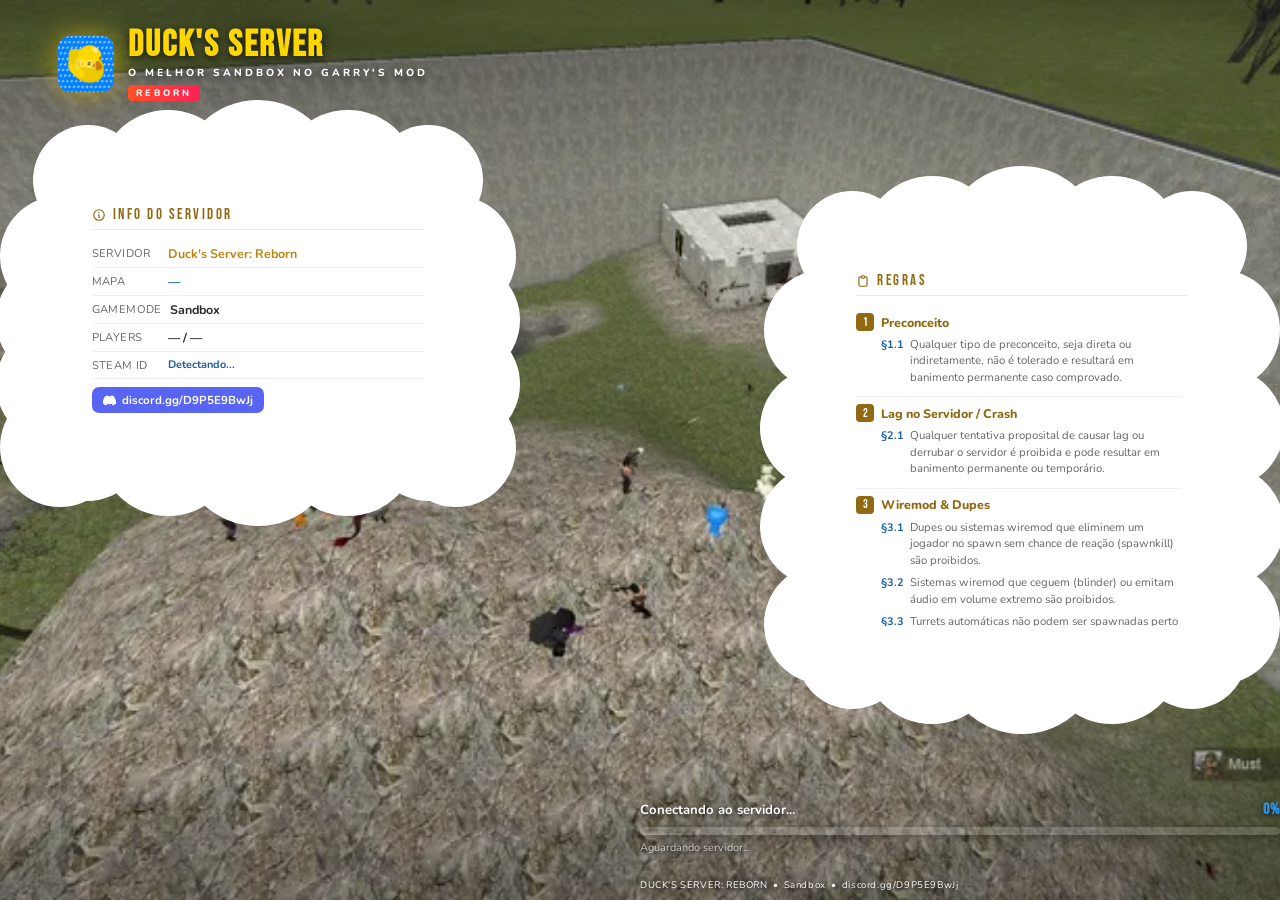
==== index.html @ 8505b652 "updt rules" ====
<!DOCTYPE html>
<html lang="pt-BR">
<head>
<meta charset="UTF-8">
<meta name="viewport" content="width=device-width, initial-scale=1.0">
<meta property="og:title" content="Duck's Server - Regras">
<meta property="og:description" content="Regras oficiais do servidor">
<meta property="og:image" content="logo.webp">
<title>Duck's Server: Reborn</title>
<link href="https://fonts.googleapis.com/css2?family=Bebas+Neue&family=Nunito:wght@400;600;700;800&display=swap" rel="stylesheet">
<style>
*{margin:0;padding:0;box-sizing:border-box}
:root{
  --ink:#2c2c2c;
  --ink-soft:#666;
  --gold:#b9860f;
  --gold-deep:#8f6a12;
  --blue:#2f8fe0;
  --blue-deep:#1a5fa8;
  --bg:#0b0e14;
}
html{background:var(--bg)}
html,body{width:100%;height:100%;color:var(--ink);font-family:'Nunito',sans-serif;overflow:hidden}

/* BACKGROUND SLIDESHOW */
#bg-stage{position:fixed;inset:0;z-index:-2;overflow:hidden;background:var(--bg);display:none}
.bg-layer{position:absolute;inset:0;background-size:cover;background-position:center;opacity:0;transition:opacity 2.4s ease-in-out;transform-origin:center center}
.bg-layer.active{opacity:1}
@keyframes kbA{0%{transform:scale(1) translate(0,0)}100%{transform:scale(1.16) translate(-1.5%,-1%)}}
@keyframes kbB{0%{transform:scale(1) translate(0,0)}100%{transform:scale(1.16) translate(1.5%,1%)}}
@keyframes kbC{0%{transform:scale(1.16) translate(-1.5%,-1%)}100%{transform:scale(1) translate(0,0)}}
@keyframes kbD{0%{transform:scale(1.16) translate(1.5%,1%)}100%{transform:scale(1) translate(0,0)}}
.bg-layer.kbA{animation-name:kbA;animation-timing-function:ease-in-out;animation-fill-mode:forwards}
.bg-layer.kbB{animation-name:kbB;animation-timing-function:ease-in-out;animation-fill-mode:forwards}
.bg-layer.kbC{animation-name:kbC;animation-timing-function:ease-in-out;animation-fill-mode:forwards}
.bg-layer.kbD{animation-name:kbD;animation-timing-function:ease-in-out;animation-fill-mode:forwards}

#bg-overlay{position:fixed;inset:0;z-index:-1;pointer-events:none;background:
  linear-gradient(180deg,#00000045 0%,transparent 20%,transparent 76%,#00000055 100%)}

#bg-canvas{position:fixed;inset:0;z-index:0;opacity:.14;pointer-events:none}

/* bubbles */
.bubble{position:fixed;bottom:-30px;border-radius:50%;background:#FFD700;pointer-events:none;animation:floatUp linear infinite}
@keyframes floatUp{
  0%{transform:translateY(0) scale(.4);opacity:0}
  10%{opacity:.14}
  90%{opacity:.07}
  100%{transform:translateY(-110vh) scale(1.3);opacity:0}
}

/* CARTOON CLOUD — solid fill body + puffs fused all the way around the edge
   (top, bottom AND sides), so no straight/rounded-rect edge is ever visible */
.cloud{position:relative;width:400px;background:#fff;border-radius:40px;box-shadow:0 20px 36px -12px #00000085}
.cloud .puff{position:absolute;background:#fff;border-radius:50%;pointer-events:none;z-index:0}
/* top row */
.cloud .p1{width:110px;height:110px;top:-55px;left:-25px}
.cloud .p2{width:140px;height:140px;top:-70px;left:40px}
.cloud .p3{width:160px;height:160px;top:-80px;left:120px}
.cloud .p4{width:140px;height:140px;top:-70px;left:220px}
.cloud .p5{width:110px;height:110px;top:-55px;left:315px}
/* bottom row (mirrors the top row, anchored from the bottom so it adapts to content height) */
.cloud .p6{width:110px;height:110px;bottom:-55px;left:-25px}
.cloud .p7{width:140px;height:140px;bottom:-70px;left:40px}
.cloud .p8{width:160px;height:160px;bottom:-80px;left:120px}
.cloud .p9{width:140px;height:140px;bottom:-70px;left:220px}
.cloud .p10{width:110px;height:110px;bottom:-55px;left:315px}
/* left side, spread as % of height so it adapts to short and tall clouds alike */
.cloud .p11{width:120px;height:120px;top:6%;left:-58px}
.cloud .p12{width:120px;height:120px;top:30%;left:-62px}
.cloud .p13{width:120px;height:120px;top:54%;left:-62px}
.cloud .p14{width:120px;height:120px;top:78%;left:-58px}
/* right side */
.cloud .p15{width:120px;height:120px;top:6%;right:-58px}
.cloud .p16{width:120px;height:120px;top:30%;right:-62px}
.cloud .p17{width:120px;height:120px;top:54%;right:-62px}
.cloud .p18{width:120px;height:120px;top:78%;right:-58px}
.cloud-content{position:relative;z-index:1;padding:26px 34px 28px}

/* LEFT + RIGHT CLOUD PLACEMENT */
#info-cloud{position:fixed;top:20vh;left:4.5vw;z-index:1;transform:scale(.85);transform-origin:top left}
#rules-wrap{position:fixed;top:8vh;right:4.5vw;height:84vh;display:flex;align-items:center;z-index:1}
#rules-cloud{max-height:100%;overflow:visible;transform:scale(.85)}

/* HEADER — pinned to the very top, above everything (no box, sits over the photo) */
#header{position:fixed;top:3vh;left:4.5vw;z-index:5;display:flex;align-items:center;gap:14px;animation:slideDown .6s cubic-bezier(.22,1,.36,1) both}
@keyframes slideDown{from{transform:translateY(-28px);opacity:0}to{transform:translateY(0);opacity:1}}

#duck-logo{width:56px;height:56px;object-fit:contain;filter:drop-shadow(0 0 14px #FFD70088);animation:wobble 3.2s ease-in-out infinite;flex-shrink:0}
@keyframes wobble{0%,100%{transform:rotate(-5deg) scale(1)}50%{transform:rotate(5deg) scale(1.07)}}

#server-title h1{font-family:'Bebas Neue',sans-serif;font-size:2.3rem;letter-spacing:2px;color:#FFD700;text-shadow:0 2px 10px #000000cc;line-height:1}
#server-title .sub{font-size:.64rem;font-weight:800;letter-spacing:3px;text-transform:uppercase;color:#fff;text-shadow:0 2px 8px #000000cc;margin-top:2px}
#server-title .reborn{display:inline-block;background:linear-gradient(90deg,#ff4e2a,#ff2055);color:#fff;font-size:.58rem;font-weight:800;letter-spacing:3px;padding:2px 8px;border-radius:4px;margin-top:3px;text-transform:uppercase}

#info-cloud,#rules-cloud{animation:fadeUp .7s .12s cubic-bezier(.22,1,.36,1) both}
@keyframes fadeUp{from{transform:translateY(18px);opacity:0}to{transform:translateY(0);opacity:1}}

.panel-title{font-family:'Bebas Neue',sans-serif;font-size:.92rem;letter-spacing:2.5px;color:var(--gold-deep);border-bottom:1px solid #00000014;padding-bottom:6px;margin-bottom:10px;display:flex;align-items:center;gap:7px}
.panel-title svg{width:14px;height:14px;fill:var(--gold-deep);flex-shrink:0}

/* INFO */
.info-row{display:flex;align-items:flex-start;gap:8px;padding:5px 0;border-bottom:1px solid #00000010;font-size:.78rem}
.info-row:last-child{border-bottom:none;padding-top:8px}
.info-label{color:var(--ink-soft);min-width:68px;font-size:.7rem;text-transform:uppercase;letter-spacing:.4px;padding-top:1px;flex-shrink:0}
.info-val{color:var(--ink);font-weight:700}
.info-val.y{color:var(--gold)}
.info-val.a{color:var(--blue-deep)}
.info-val.sm{font-size:.68rem;word-break:break-all}

.discord-badge{display:inline-flex;align-items:center;gap:6px;background:#5865F2;color:#fff;font-size:.72rem;font-weight:700;padding:5px 11px;border-radius:7px;text-decoration:none;transition:filter .2s}
.discord-badge:hover{filter:brightness(1.15)}
.discord-badge svg{width:13px;height:13px;fill:#fff;flex-shrink:0}

/* RULES */
#rules-scroll{overflow-y:auto;max-height:320px;padding-right:6px;scrollbar-width:thin;scrollbar-color:var(--gold-deep) transparent}
#rules-scroll::-webkit-scrollbar{width:3px}
#rules-scroll::-webkit-scrollbar-track{background:transparent}
#rules-scroll::-webkit-scrollbar-thumb{background:var(--gold-deep);border-radius:4px}

.rule-item{padding:7px 0;border-bottom:1px solid #00000010}
.rule-item:last-child{border-bottom:none}
.rule-head{display:flex;align-items:center;gap:7px;margin-bottom:3px}
.rule-num{display:inline-flex;align-items:center;justify-content:center;background:var(--gold-deep);color:#fff;font-family:'Bebas Neue',sans-serif;font-size:.78rem;width:18px;height:18px;border-radius:4px;flex-shrink:0}
.rule-title-text{font-size:.78rem;font-weight:800;color:var(--gold-deep)}

.sub-rule{display:flex;gap:6px;padding:3px 0 3px 25px;font-size:.71rem;color:var(--ink-soft);line-height:1.45}
.sub-rule .tag{color:var(--blue-deep);font-weight:700;flex-shrink:0;font-size:.68rem}

.rule-note{margin:4px 0 2px 25px;font-size:.66rem;background:#b9860f1a;border-left:2px solid var(--gold-deep);padding:4px 8px;border-radius:0 4px 4px 0;color:var(--ink-soft);line-height:1.4}

/* LOADING BAR — floats free, no card, just the bar */
#loading-section{position:fixed;left:50%;bottom:5vh;transform:translateX(-50%);width:min(640px,55vw);z-index:1;animation:fadeUp .8s .25s cubic-bezier(.22,1,.36,1) both}
#status-top{display:flex;justify-content:space-between;align-items:center;margin-bottom:8px}
#status-msg{color:#fff;font-weight:700;font-size:.82rem;overflow:hidden;text-overflow:ellipsis;white-space:nowrap;max-width:72%;text-shadow:0 2px 6px #000000cc}
#pct-text{color:var(--blue);font-weight:800;font-family:'Bebas Neue',sans-serif;font-size:1rem;letter-spacing:1px;text-shadow:0 2px 6px #000000cc}
#bar-track{height:8px;background:#ffffff26;border-radius:99px;overflow:hidden;position:relative;box-shadow:0 2px 10px #00000060}
#bar-fill{height:100%;width:0%;border-radius:99px;background:linear-gradient(90deg,#1a5fa8,var(--blue),#bfe2ff);transition:width .35s ease;position:relative}
#bar-fill::after{content:'';position:absolute;inset:0;background:linear-gradient(90deg,transparent 60%,#ffffff80);border-radius:99px;animation:shim 1.3s ease-in-out infinite}
@keyframes shim{0%,100%{opacity:0}50%{opacity:1}}
#bar-glow{height:100%;width:0%;border-radius:99px;background:var(--blue);filter:blur(7px);opacity:.55;position:absolute;top:0;left:0;transition:width .35s ease;pointer-events:none}
#file-ticker{margin-top:5px;font-size:.68rem;color:#ffffffb0;white-space:nowrap;overflow:hidden;text-overflow:ellipsis;text-shadow:0 1px 4px #000000cc}

/* FOOTER */
#footer{position:fixed;left:50%;bottom:1vh;transform:translateX(-50%);font-size:.6rem;color:#fff;letter-spacing:.6px;text-shadow:0 1px 4px #000000cc;opacity:.7;z-index:1;animation:fadeUp 1s .4s both}
</style>
</head>
<body>
<div id="bg-stage">
  <div class="bg-layer" id="bg-layer-a"></div>
  <div class="bg-layer" id="bg-layer-b"></div>
</div>
<div id="bg-overlay"></div>
<canvas id="bg-canvas"></canvas>

<!-- HEADER — always on top, above the clouds and the photo -->
<div id="header">
  <img id="duck-logo" src="logo.webp" alt="Duck's Server Logo" style="border-radius: 12px;">
  <div id="server-title">
    <h1>DUCK'S SERVER</h1>
    <div class="sub">O melhor sandbox no Garry's Mod</div>
    <div class="reborn">REBORN</div>
  </div>
</div>

<!-- LEFT: info cloud -->
<div class="cloud" id="info-cloud">
  <span class="puff p1"></span><span class="puff p2"></span><span class="puff p3"></span><span class="puff p4"></span><span class="puff p5"></span>
  <span class="puff p6"></span><span class="puff p7"></span><span class="puff p8"></span><span class="puff p9"></span><span class="puff p10"></span>
  <span class="puff p11"></span><span class="puff p12"></span><span class="puff p13"></span><span class="puff p14"></span>
  <span class="puff p15"></span><span class="puff p16"></span><span class="puff p17"></span><span class="puff p18"></span>
  <div class="cloud-content">
      <div class="panel-title">
        <svg viewBox="0 0 24 24"><path d="M13 16h-1v-4h-1m1-4h.01M21 12a9 9 0 11-18 0 9 9 0 0118 0z" stroke="currentColor" stroke-width="2" fill="none" stroke-linecap="round"/></svg>
        INFO DO SERVIDOR
      </div>
      <div class="info-row">
        <span class="info-label">Servidor</span>
        <span class="info-val y" id="sv-name">Duck's Server: Reborn</span>
      </div>
      <div class="info-row">
        <span class="info-label">Mapa</span>
        <span class="info-val a" id="sv-map">—</span>
      </div>
      <div class="info-row">
        <span class="info-label">Gamemode</span>
        <span class="info-val" id="sv-gamemode">Sandbox</span>
      </div>
      <div class="info-row">
        <span class="info-label">Players</span>
        <span class="info-val" id="sv-players">— / —</span>
      </div>
      <div class="info-row">
        <span class="info-label">Steam ID</span>
        <span class="info-val a sm" id="sv-steamid">Detectando...</span>
      </div>
      <div class="info-row" style="border-bottom:none">
        <a class="discord-badge" href="https://discord.gg/D9P5E9BwJj" target="_blank">
          <svg viewBox="0 0 24 24"><path d="M20.317 4.37a19.791 19.791 0 00-4.885-1.515.074.074 0 00-.079.037c-.21.375-.444.864-.608 1.25a18.27 18.27 0 00-5.487 0 12.64 12.64 0 00-.617-1.25.077.077 0 00-.079-.037A19.736 19.736 0 003.677 4.37a.07.07 0 00-.032.027C.533 9.046-.32 13.58.099 18.057a.082.082 0 00.031.057 19.9 19.9 0 005.993 3.03.078.078 0 00.084-.028 14.09 14.09 0 001.226-1.994.076.076 0 00-.041-.106 13.107 13.107 0 01-1.872-.892.077.077 0 01-.008-.128c.126-.094.252-.192.372-.292a.074.074 0 01.077-.01c3.928 1.793 8.18 1.793 12.062 0a.074.074 0 01.078.01c.12.098.246.198.373.292a.077.077 0 01-.006.127 12.299 12.299 0 01-1.873.892.077.077 0 00-.041.107c.36.698.772 1.362 1.225 1.993a.076.076 0 00.084.028 19.839 19.839 0 006.002-3.03.077.077 0 00.032-.054c.5-5.177-.838-9.674-3.549-13.66a.061.061 0 00-.031-.03z"/></svg>
          discord.gg/D9P5E9BwJj
        </a>
      </div>
    </div>
  </div>

<!-- RIGHT: rules cloud -->
<div id="rules-wrap">
  <div class="cloud" id="rules-cloud">
    <span class="puff p1"></span><span class="puff p2"></span><span class="puff p3"></span><span class="puff p4"></span><span class="puff p5"></span>
    <span class="puff p6"></span><span class="puff p7"></span><span class="puff p8"></span><span class="puff p9"></span><span class="puff p10"></span>
    <span class="puff p11"></span><span class="puff p12"></span><span class="puff p13"></span><span class="puff p14"></span>
    <span class="puff p15"></span><span class="puff p16"></span><span class="puff p17"></span><span class="puff p18"></span>
    <div class="cloud-content">
      <div class="panel-title">
        <svg viewBox="0 0 24 24"><path d="M9 5H7a2 2 0 00-2 2v12a2 2 0 002 2h10a2 2 0 002-2V7a2 2 0 00-2-2h-2M9 5a2 2 0 002 2h2a2 2 0 002-2M9 5a2 2 0 012-2h2a2 2 0 012 2" stroke="currentColor" stroke-width="2" fill="none" stroke-linecap="round" stroke-linejoin="round"/></svg>
        REGRAS
      </div>
      <div id="rules-scroll">

        <div class="rule-item">
          <div class="rule-head"><span class="rule-num">1</span><span class="rule-title-text">Preconceito</span></div>
          <div class="sub-rule"><span class="tag">§1.1</span>Qualquer tipo de preconceito, seja direta ou indiretamente, não é tolerado e resultará em banimento permanente caso comprovado.</div>
        </div>

        <div class="rule-item">
          <div class="rule-head"><span class="rule-num">2</span><span class="rule-title-text">Lag no Servidor / Crash</span></div>
          <div class="sub-rule"><span class="tag">§2.1</span>Qualquer tentativa proposital de causar lag ou derrubar o servidor é proibida e pode resultar em banimento permanente ou temporário.</div>
        </div>

        <div class="rule-item">
          <div class="rule-head"><span class="rule-num">3</span><span class="rule-title-text">Wiremod & Dupes</span></div>
          <div class="sub-rule"><span class="tag">§3.1</span>Dupes ou sistemas wiremod que eliminem um jogador no spawn sem chance de reação (spawnkill) são proibidos.</div>
          <div class="sub-rule"><span class="tag">§3.2</span>Sistemas wiremod que ceguem (blinder) ou emitam áudio em volume extremo são proibidos.</div>
          <div class="sub-rule"><span class="tag">§3.3</span>Turrets automáticas não podem ser spawnadas perto do spawn.</div>
          <div class="sub-rule"><span class="tag">§3.4</span>Todo sistema de combate deve permitir contra-ataque, direto ou indireto. Hitkill ou dano desproporcional são proibidos.</div>
          <div class="sub-rule"><span class="tag">§3.5</span>Nenhum sistema pode impedir um jogador de realizar suas atividades comuns (construir, se locomover, etc).</div>
          <div class="sub-rule"><span class="tag">§3.6</span>Sistemas que deem vantagem desproporcional em combate (ex: cura automática) são proibidos.</div>
        </div>

        <div class="rule-item">
          <div class="rule-head"><span class="rule-num">4</span><span class="rule-title-text">Denúncias</span></div>
          <div class="sub-rule"><span class="tag">§4.1</span>Denúncias falsas via @ ou sistema de Tickets do Discord são proibidas e podem resultar em mute temporário.</div>
        </div>

        <div class="rule-item">
          <div class="rule-head"><span class="rule-num">5</span><span class="rule-title-text">Áudios / Soundboards</span></div>
          <div class="sub-rule"><span class="tag">§5.1</span>Proibido tocar áudios absurdamente altos de forma proposital. Punição vai de aviso a mute temporário.</div>
        </div>

        <div class="rule-item">
          <div class="rule-head"><span class="rule-num">6</span><span class="rule-title-text">Toxicidade</span></div>
          <div class="sub-rule"><span class="tag">§6.1</span>Não atrapalhe de forma proposital e persistente a experiência de outros jogadores. Punição a critério do moderador.</div>
          <div class="sub-rule"><span class="tag">§6.2</span>Isso inclui xingar, perseguir, impossibilitar de jogar, entre outros comportamentos.</div>
          <div class="sub-rule"><span class="tag">§6.3</span>Xingar constantemente ou dizer coisas como "se mata" para outros jogadores não é tolerado. Este servidor é seguro para todos.</div>
          <div class="rule-note">Xingamentos entre amigos são permitidos, desde que ambos concordem e não seja no chat geral.</div>
        </div>

        <div class="rule-item">
          <div class="rule-head"><span class="rule-num">7</span><span class="rule-title-text">Senso Comum</span></div>
          <div class="sub-rule"><span class="tag">§7.1</span>Não seja estúpido de propósito. Comportamento claramente idiota e proposital resulta em banimento permanente.</div>
          <div class="sub-rule"><span class="tag">§7.2</span>O fato de algo não estar nas regras não significa que é permitido.</div>
        </div>

        <div class="rule-item">
          <div class="rule-head"><span class="rule-num">8</span><span class="rule-title-text">Sistema Builder</span></div>
          <div class="sub-rule"><span class="tag">§8.1</span>Abusar do modo builder para invadir bases, matar ou obter vantagem em PvP é proibido — sujeito a banimento ou blacklist permanente do sistema.</div>
        </div>

        <div class="rule-item">
          <div class="rule-head"><span class="rule-num">9</span><span class="rule-title-text">Outfitter / Outfitter</span></div>
          <div class="sub-rule"><span class="tag">§9.1</span>Todo playermodel utilizado no sistema Outfitter/Wardobe devem ser "Safe-for-Work" (SFW). É proibido o uso de playermodels extremamente sexualizados ou "Not-Safe-For-Work" (NSFW)</div>
          <div class="sub-rule"><span class="tag">§9.2</span>Playermodels que são "Borderline NSFW" NÃO são permitidos, você será advertido para trocar de playermodel, se você recusar, pode ser banido do wardobe ou do servidor como um todo. </div>
          <div class="sub-rule"><span class="tag">§9.3</span>Nenhum playermodel deve apresentar conteúdo "fetichista"</div>
        </div>

        <div class="rule-item">
          <div class="rule-head"><span class="rule-num">10</span><span class="rule-title-text">Sistema de Facções</span></div>
          <div class="sub-rule"><span class="tag">§10.1</span>Nenhum ícone de facção deve ter conteúdo NSFW (inclui fetichista ou algo super seuxalizado) de qualquer forma, pode resultar em remoção da facção e banimento permanente do criador dela.</div>
          <div class="sub-rule"><span class="tag">§10.2</span>Não é permitido facções que refletem em grupos reais, porém nomes que fazem referência são permitidos, logo, icones de grupos reais também não são permitidos, passivo de banimento permanente do criador da facção e remoção dela. (Por exemplo, não se pode ter um grupo com uma swastika ou a bandeira da Waffen-SS.)</div>
          <div class="rule-note">Enrolar em casos para evitar punição resulta em banimento permanente sem revogação. Toda punição pode ser discutida com a gerência.</div>
        </div>

      </div>
    </div>
  </div>
</div>

<!-- LOADING BAR (free-floating, no box) -->
<div id="loading-section">
  <div id="status-top">
    <span id="status-msg">Conectando ao servidor...</span>
    <span id="pct-text">0%</span>
  </div>
  <div id="bar-track" style="position:relative">
    <div id="bar-glow"></div>
    <div id="bar-fill"></div>
  </div>
  <div id="file-ticker">Aguardando servidor...</div>
</div>

<div id="footer">DUCK'S SERVER: REBORN &nbsp;•&nbsp; Sandbox &nbsp;•&nbsp; discord.gg/D9P5E9BwJj</div>

<script>
// ── BG SLIDESHOW (screenshots/ folder, na raiz do projeto) ──
(function(){
  // Lista os arquivos reais dentro de screenshots/. Qualquer nome/extensao
  // de imagem serve; ao adicionar um print novo, so incluir o nome dele aqui.
  const SCREENSHOTS = [
    '204EAC1.webp','bfxx.webp','bom.webp','Captura_de_tela_2026-09-05_023503.webp',
    'cxzcx.webp','f5tfwp1.webp','feli.webp','fgxbcx.webp','image.webp','lug.webp',
    'popo.webp','sadasda.webp','sdfds.webp','t3.webp','tt.webp','t.webp',
    'VWkld8X.webp','xcvxc.webp','xczxcz.webp','xzczxczx.png','zcxzczx.webp'
  ];
  const SLIDE_MS = 11000;
  const KB_VARIANTS = ['kbA','kbB','kbC','kbD'];

  const stage = document.getElementById('bg-stage');
  const layers = [document.getElementById('bg-layer-a'), document.getElementById('bg-layer-b')];
  let activeIdx = 0;
  let lastSrc = null;

  function pickNext(){
    if(SCREENSHOTS.length===0)return null;
    if(SCREENSHOTS.length===1)return 'screenshots/'+SCREENSHOTS[0];
    let name;
    do{ name = SCREENSHOTS[Math.floor(Math.random()*SCREENSHOTS.length)]; }while('screenshots/'+name===lastSrc);
    return 'screenshots/'+name;
  }

  function showLayer(el, src){
    const variant = KB_VARIANTS[Math.floor(Math.random()*KB_VARIANTS.length)];
    el.style.backgroundImage = 'url("'+src+'")';
    el.classList.remove('active','kbA','kbB','kbC','kbD');
    void el.offsetWidth;
    el.style.animationDuration = SLIDE_MS+'ms';
    el.classList.add('active', variant);
  }

  function tick(){
    const src = pickNext();
    if(!src)return;
    lastSrc = src;
    const next = 1-activeIdx;
    showLayer(layers[next], src);
    layers[activeIdx].classList.remove('active');
    activeIdx = next;
  }

  if(SCREENSHOTS.length>0){
    stage.style.display = 'block';
    tick();
    setInterval(tick, SLIDE_MS-400);
  }
})();

// ── BG PARTICLES ──
(function(){
  const c=document.getElementById('bg-canvas');
  const ctx=c.getContext('2d');
  let W,H,pts=[];
  function resize(){
    W=c.width=window.innerWidth;H=c.height=window.innerHeight;
    pts=[];
    for(let i=0;i<55;i++)pts.push({x:Math.random()*W,y:Math.random()*H,vx:(Math.random()-.5)*.28,vy:(Math.random()-.5)*.28,r:Math.random()*1.4+.4});
  }
  window.addEventListener('resize',resize);resize();
  function draw(){
    ctx.clearRect(0,0,W,H);
    for(let i=0;i<pts.length;i++){
      const p=pts[i];
      p.x+=p.vx;p.y+=p.vy;
      if(p.x<0||p.x>W)p.vx*=-1;
      if(p.y<0||p.y>H)p.vy*=-1;
      ctx.beginPath();ctx.arc(p.x,p.y,p.r,0,Math.PI*2);
      ctx.fillStyle='#FFD700';ctx.fill();
      for(let j=i+1;j<pts.length;j++){
        const q=pts[j],dx=p.x-q.x,dy=p.y-q.y,d=Math.sqrt(dx*dx+dy*dy);
        if(d<110){
          ctx.beginPath();ctx.moveTo(p.x,p.y);ctx.lineTo(q.x,q.y);
          ctx.strokeStyle='rgba(255,215,0,'+(0.12*(1-d/110))+')';ctx.lineWidth=.4;ctx.stroke();
        }
      }
    }
    requestAnimationFrame(draw);
  }
  draw();
})();

// ── BUBBLES ──
(function(){
  for(let i=0;i<10;i++){
    const b=document.createElement('div');
    b.className='bubble';
    const sz=Math.random()*7+3;
    b.style.cssText='width:'+sz+'px;height:'+sz+'px;left:'+(Math.random()*100)+'%;animation-duration:'+(7+Math.random()*9)+'s;animation-delay:'+(Math.random()*9)+'s';
    document.body.appendChild(b);
  }
})();

// ── PROGRESS STATE ──
let filesTotal=0,filesNeeded=0,cur=0,target=0;
const barFill=document.getElementById('bar-fill');
const barGlow=document.getElementById('bar-glow');
const pctEl=document.getElementById('pct-text');
const msgEl=document.getElementById('status-msg');
const tickerEl=document.getElementById('file-ticker');

(function loop(){
  if(cur<target)cur=Math.min(cur+.5,target);
  const w=cur+'%';
  barFill.style.width=w;barGlow.style.width=w;
  pctEl.textContent=Math.round(cur)+'%';
  requestAnimationFrame(loop);
})();

function recalc(){
  if(filesTotal>0){
    const done=filesTotal-filesNeeded;
    target=Math.min(94,Math.round(done/filesTotal*94));
  }
}

// ── GMOD HOOKS ──
window.GameDetails=function(sn,su,mn,mp,si,gm){
  clearInterval(idleT);
  document.getElementById('sv-name').textContent=sn||"Duck's Server: Reborn";
  document.getElementById('sv-map').textContent=mn||'—';
  document.getElementById('sv-gamemode').textContent=gm||'sandbox';
  document.getElementById('sv-players').textContent='— / '+(mp||'?');
  document.getElementById('sv-steamid').textContent=si||'N/A';
  msgEl.textContent='Conectado! Aguardando downloads...';
  target=4;
};

window.SetFilesTotal=function(t){
  filesTotal=t;
  msgEl.textContent='Preparando '+t+' arquivo(s)...';
  recalc();
};

window.SetFilesNeeded=function(n){
  filesNeeded=n;
  recalc();
  if(n===0){target=95;msgEl.textContent='Downloads completos! Iniciando jogo...';}
};

window.DownloadingFile=function(f){
  tickerEl.textContent='↓ '+f;
  msgEl.textContent='Baixando: '+f.split('/').pop();
};

window.SetStatusChanged=function(s){
  msgEl.textContent=s;
  tickerEl.textContent=s;
  if(s==='Spawn'||s==='Active'){target=100;tickerEl.textContent='✓ Pronto para jogar!';}
  else if(/lua/i.test(s))target=97;
  else if(/workshop/i.test(s))target=Math.max(target,60);
};

// ── IDLE (preview sem GMod) ──
const idleMsgs=['Conectando ao servidor...','Verificando addons...','Sincronizando workshop...','Quase pronto...','Carregando assets...'];
let idleI=0;
const idleT=setInterval(function(){
  idleI=(idleI+1)%idleMsgs.length;
  msgEl.textContent=idleMsgs[idleI];
  target=Math.min(target+Math.random()*2.5,42);
},2400);
const TOTAL_MUSICAS = 75;

const bgMusic = new Audio(
  `musicas/${Math.floor(Math.random() * TOTAL_MUSICAS) + 1}.mp3`
);

bgMusic.volume = 0.15;
bgMusic.loop = true;
bgMusic.preload = "auto";

let started = false;

function startMusic() {
  if (started) return;

  bgMusic.play()
    .then(() => {
      started = true;
      console.log("Música iniciada");
    })
    .catch(err => console.log(err));
}

[
  "click",
  "mousedown",
  "mouseup",
  "mousemove",
  "mouseenter",
  "mouseover",
  "keydown",
  "keyup",
  "touchstart",
  "wheel"
].forEach(event => {
  document.addEventListener(event, startMusic, { once: true });
});

</script>

</body>

</html>
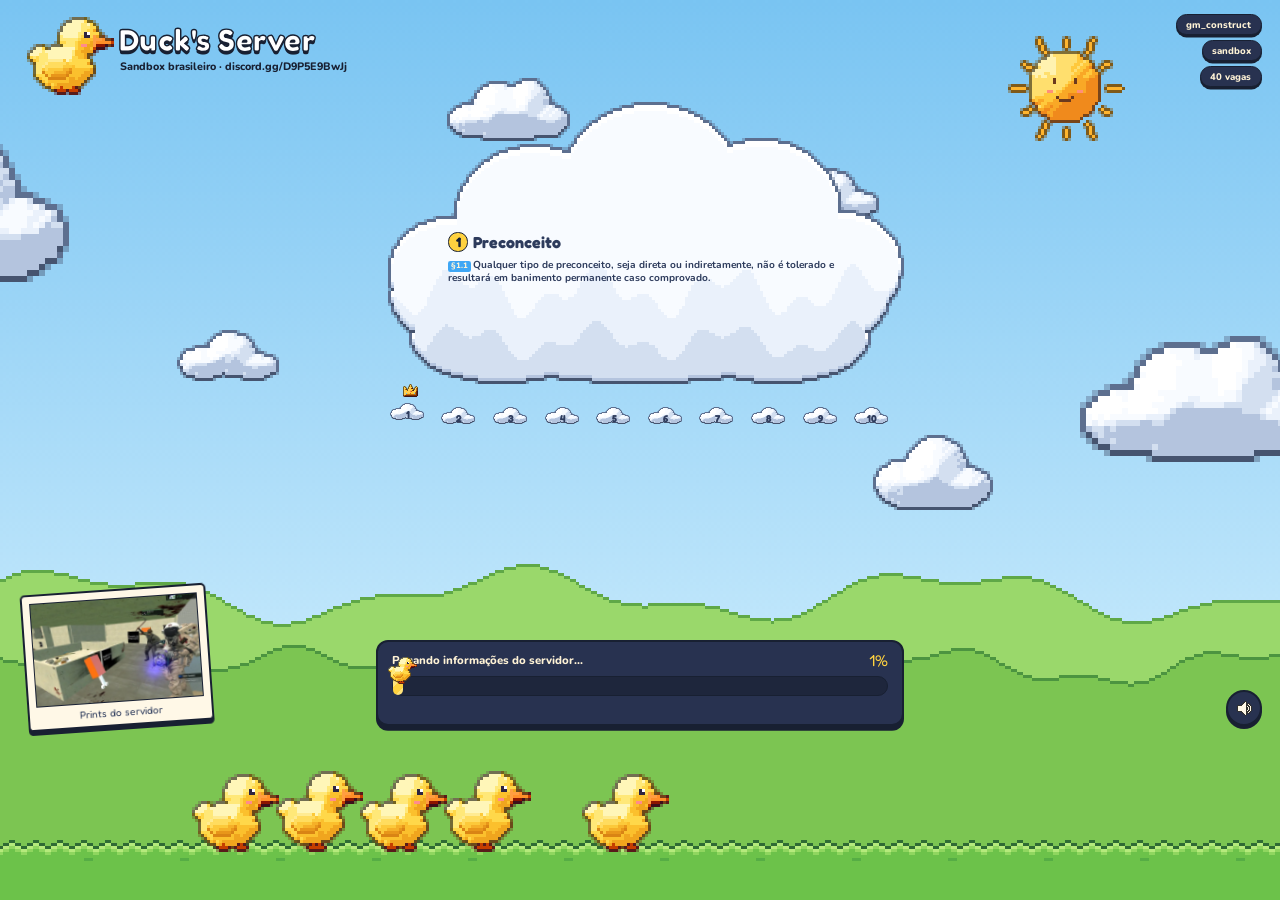
==== commit 51cd1d2d: "feat(loading): nova tela de carregamento em pixel art com patos, regras nas nuvens, barra de progres" ====
--- a/index.html
+++ b/index.html
@@ -1,510 +1,75 @@
 <!DOCTYPE html>
 <html lang="pt-BR">
 <head>
-<meta charset="UTF-8">
-<meta name="viewport" content="width=device-width, initial-scale=1.0">
-<meta property="og:title" content="Duck's Server - Regras">
-<meta property="og:description" content="Regras oficiais do servidor">
-<meta property="og:image" content="logo.webp">
-<title>Duck's Server: Reborn</title>
-<link href="https://fonts.googleapis.com/css2?family=Bebas+Neue&family=Nunito:wght@400;600;700;800&display=swap" rel="stylesheet">
-<style>
-*{margin:0;padding:0;box-sizing:border-box}
-:root{
-  --ink:#2c2c2c;
-  --ink-soft:#666;
-  --gold:#b9860f;
-  --gold-deep:#8f6a12;
-  --blue:#2f8fe0;
-  --blue-deep:#1a5fa8;
-  --bg:#0b0e14;
-}
-html{background:var(--bg)}
-html,body{width:100%;height:100%;color:var(--ink);font-family:'Nunito',sans-serif;overflow:hidden}
-
-/* BACKGROUND SLIDESHOW */
-#bg-stage{position:fixed;inset:0;z-index:-2;overflow:hidden;background:var(--bg);display:none}
-.bg-layer{position:absolute;inset:0;background-size:cover;background-position:center;opacity:0;transition:opacity 2.4s ease-in-out;transform-origin:center center}
-.bg-layer.active{opacity:1}
-@keyframes kbA{0%{transform:scale(1) translate(0,0)}100%{transform:scale(1.16) translate(-1.5%,-1%)}}
-@keyframes kbB{0%{transform:scale(1) translate(0,0)}100%{transform:scale(1.16) translate(1.5%,1%)}}
-@keyframes kbC{0%{transform:scale(1.16) translate(-1.5%,-1%)}100%{transform:scale(1) translate(0,0)}}
-@keyframes kbD{0%{transform:scale(1.16) translate(1.5%,1%)}100%{transform:scale(1) translate(0,0)}}
-.bg-layer.kbA{animation-name:kbA;animation-timing-function:ease-in-out;animation-fill-mode:forwards}
-.bg-layer.kbB{animation-name:kbB;animation-timing-function:ease-in-out;animation-fill-mode:forwards}
-.bg-layer.kbC{animation-name:kbC;animation-timing-function:ease-in-out;animation-fill-mode:forwards}
-.bg-layer.kbD{animation-name:kbD;animation-timing-function:ease-in-out;animation-fill-mode:forwards}
-
-#bg-overlay{position:fixed;inset:0;z-index:-1;pointer-events:none;background:
-  linear-gradient(180deg,#00000045 0%,transparent 20%,transparent 76%,#00000055 100%)}
-
-#bg-canvas{position:fixed;inset:0;z-index:0;opacity:.14;pointer-events:none}
-
-/* bubbles */
-.bubble{position:fixed;bottom:-30px;border-radius:50%;background:#FFD700;pointer-events:none;animation:floatUp linear infinite}
-@keyframes floatUp{
-  0%{transform:translateY(0) scale(.4);opacity:0}
-  10%{opacity:.14}
-  90%{opacity:.07}
-  100%{transform:translateY(-110vh) scale(1.3);opacity:0}
-}
-
-/* CARTOON CLOUD — solid fill body + puffs fused all the way around the edge
-   (top, bottom AND sides), so no straight/rounded-rect edge is ever visible */
-.cloud{position:relative;width:400px;background:#fff;border-radius:40px;box-shadow:0 20px 36px -12px #00000085}
-.cloud .puff{position:absolute;background:#fff;border-radius:50%;pointer-events:none;z-index:0}
-/* top row */
-.cloud .p1{width:110px;height:110px;top:-55px;left:-25px}
-.cloud .p2{width:140px;height:140px;top:-70px;left:40px}
-.cloud .p3{width:160px;height:160px;top:-80px;left:120px}
-.cloud .p4{width:140px;height:140px;top:-70px;left:220px}
-.cloud .p5{width:110px;height:110px;top:-55px;left:315px}
-/* bottom row (mirrors the top row, anchored from the bottom so it adapts to content height) */
-.cloud .p6{width:110px;height:110px;bottom:-55px;left:-25px}
-.cloud .p7{width:140px;height:140px;bottom:-70px;left:40px}
-.cloud .p8{width:160px;height:160px;bottom:-80px;left:120px}
-.cloud .p9{width:140px;height:140px;bottom:-70px;left:220px}
-.cloud .p10{width:110px;height:110px;bottom:-55px;left:315px}
-/* left side, spread as % of height so it adapts to short and tall clouds alike */
-.cloud .p11{width:120px;height:120px;top:6%;left:-58px}
-.cloud .p12{width:120px;height:120px;top:30%;left:-62px}
-.cloud .p13{width:120px;height:120px;top:54%;left:-62px}
-.cloud .p14{width:120px;height:120px;top:78%;left:-58px}
-/* right side */
-.cloud .p15{width:120px;height:120px;top:6%;right:-58px}
-.cloud .p16{width:120px;height:120px;top:30%;right:-62px}
-.cloud .p17{width:120px;height:120px;top:54%;right:-62px}
-.cloud .p18{width:120px;height:120px;top:78%;right:-58px}
-.cloud-content{position:relative;z-index:1;padding:26px 34px 28px}
-
-/* LEFT + RIGHT CLOUD PLACEMENT */
-#info-cloud{position:fixed;top:20vh;left:4.5vw;z-index:1;transform:scale(.85);transform-origin:top left}
-#rules-wrap{position:fixed;top:8vh;right:4.5vw;height:84vh;display:flex;align-items:center;z-index:1}
-#rules-cloud{max-height:100%;overflow:visible;transform:scale(.85)}
-
-/* HEADER — pinned to the very top, above everything (no box, sits over the photo) */
-#header{position:fixed;top:3vh;left:4.5vw;z-index:5;display:flex;align-items:center;gap:14px;animation:slideDown .6s cubic-bezier(.22,1,.36,1) both}
-@keyframes slideDown{from{transform:translateY(-28px);opacity:0}to{transform:translateY(0);opacity:1}}
-
-#duck-logo{width:56px;height:56px;object-fit:contain;filter:drop-shadow(0 0 14px #FFD70088);animation:wobble 3.2s ease-in-out infinite;flex-shrink:0}
-@keyframes wobble{0%,100%{transform:rotate(-5deg) scale(1)}50%{transform:rotate(5deg) scale(1.07)}}
-
-#server-title h1{font-family:'Bebas Neue',sans-serif;font-size:2.3rem;letter-spacing:2px;color:#FFD700;text-shadow:0 2px 10px #000000cc;line-height:1}
-#server-title .sub{font-size:.64rem;font-weight:800;letter-spacing:3px;text-transform:uppercase;color:#fff;text-shadow:0 2px 8px #000000cc;margin-top:2px}
-#server-title .reborn{display:inline-block;background:linear-gradient(90deg,#ff4e2a,#ff2055);color:#fff;font-size:.58rem;font-weight:800;letter-spacing:3px;padding:2px 8px;border-radius:4px;margin-top:3px;text-transform:uppercase}
-
-#info-cloud,#rules-cloud{animation:fadeUp .7s .12s cubic-bezier(.22,1,.36,1) both}
-@keyframes fadeUp{from{transform:translateY(18px);opacity:0}to{transform:translateY(0);opacity:1}}
-
-.panel-title{font-family:'Bebas Neue',sans-serif;font-size:.92rem;letter-spacing:2.5px;color:var(--gold-deep);border-bottom:1px solid #00000014;padding-bottom:6px;margin-bottom:10px;display:flex;align-items:center;gap:7px}
-.panel-title svg{width:14px;height:14px;fill:var(--gold-deep);flex-shrink:0}
-
-/* INFO */
-.info-row{display:flex;align-items:flex-start;gap:8px;padding:5px 0;border-bottom:1px solid #00000010;font-size:.78rem}
-.info-row:last-child{border-bottom:none;padding-top:8px}
-.info-label{color:var(--ink-soft);min-width:68px;font-size:.7rem;text-transform:uppercase;letter-spacing:.4px;padding-top:1px;flex-shrink:0}
-.info-val{color:var(--ink);font-weight:700}
-.info-val.y{color:var(--gold)}
-.info-val.a{color:var(--blue-deep)}
-.info-val.sm{font-size:.68rem;word-break:break-all}
-
-.discord-badge{display:inline-flex;align-items:center;gap:6px;background:#5865F2;color:#fff;font-size:.72rem;font-weight:700;padding:5px 11px;border-radius:7px;text-decoration:none;transition:filter .2s}
-.discord-badge:hover{filter:brightness(1.15)}
-.discord-badge svg{width:13px;height:13px;fill:#fff;flex-shrink:0}
-
-/* RULES */
-#rules-scroll{overflow-y:auto;max-height:320px;padding-right:6px;scrollbar-width:thin;scrollbar-color:var(--gold-deep) transparent}
-#rules-scroll::-webkit-scrollbar{width:3px}
-#rules-scroll::-webkit-scrollbar-track{background:transparent}
-#rules-scroll::-webkit-scrollbar-thumb{background:var(--gold-deep);border-radius:4px}
-
-.rule-item{padding:7px 0;border-bottom:1px solid #00000010}
-.rule-item:last-child{border-bottom:none}
-.rule-head{display:flex;align-items:center;gap:7px;margin-bottom:3px}
-.rule-num{display:inline-flex;align-items:center;justify-content:center;background:var(--gold-deep);color:#fff;font-family:'Bebas Neue',sans-serif;font-size:.78rem;width:18px;height:18px;border-radius:4px;flex-shrink:0}
-.rule-title-text{font-size:.78rem;font-weight:800;color:var(--gold-deep)}
-
-.sub-rule{display:flex;gap:6px;padding:3px 0 3px 25px;font-size:.71rem;color:var(--ink-soft);line-height:1.45}
-.sub-rule .tag{color:var(--blue-deep);font-weight:700;flex-shrink:0;font-size:.68rem}
-
-.rule-note{margin:4px 0 2px 25px;font-size:.66rem;background:#b9860f1a;border-left:2px solid var(--gold-deep);padding:4px 8px;border-radius:0 4px 4px 0;color:var(--ink-soft);line-height:1.4}
-
-/* LOADING BAR — floats free, no card, just the bar */
-#loading-section{position:fixed;left:50%;bottom:5vh;transform:translateX(-50%);width:min(640px,55vw);z-index:1;animation:fadeUp .8s .25s cubic-bezier(.22,1,.36,1) both}
-#status-top{display:flex;justify-content:space-between;align-items:center;margin-bottom:8px}
-#status-msg{color:#fff;font-weight:700;font-size:.82rem;overflow:hidden;text-overflow:ellipsis;white-space:nowrap;max-width:72%;text-shadow:0 2px 6px #000000cc}
-#pct-text{color:var(--blue);font-weight:800;font-family:'Bebas Neue',sans-serif;font-size:1rem;letter-spacing:1px;text-shadow:0 2px 6px #000000cc}
-#bar-track{height:8px;background:#ffffff26;border-radius:99px;overflow:hidden;position:relative;box-shadow:0 2px 10px #00000060}
-#bar-fill{height:100%;width:0%;border-radius:99px;background:linear-gradient(90deg,#1a5fa8,var(--blue),#bfe2ff);transition:width .35s ease;position:relative}
-#bar-fill::after{content:'';position:absolute;inset:0;background:linear-gradient(90deg,transparent 60%,#ffffff80);border-radius:99px;animation:shim 1.3s ease-in-out infinite}
-@keyframes shim{0%,100%{opacity:0}50%{opacity:1}}
-#bar-glow{height:100%;width:0%;border-radius:99px;background:var(--blue);filter:blur(7px);opacity:.55;position:absolute;top:0;left:0;transition:width .35s ease;pointer-events:none}
-#file-ticker{margin-top:5px;font-size:.68rem;color:#ffffffb0;white-space:nowrap;overflow:hidden;text-overflow:ellipsis;text-shadow:0 1px 4px #000000cc}
-
-/* FOOTER */
-#footer{position:fixed;left:50%;bottom:1vh;transform:translateX(-50%);font-size:.6rem;color:#fff;letter-spacing:.6px;text-shadow:0 1px 4px #000000cc;opacity:.7;z-index:1;animation:fadeUp 1s .4s both}
-</style>
+    <meta charset="UTF-8">
+    <meta name="viewport" content="width=device-width, initial-scale=1">
+    <title>Duck's Server - Carregando</title>
+    <meta property="og:title" content="Duck's Server">
+    <meta property="og:description" content="Regras e tela de carregamento do Duck's Server">
+    <link rel="preconnect" href="https://fonts.googleapis.com">
+    <link href="https://fonts.googleapis.com/css2?family=Fredoka:wght@600;700&family=Nunito:wght@600;700;800&display=swap" rel="stylesheet">
+    <link rel="stylesheet" href="css/style.css">
 </head>
 <body>
-<div id="bg-stage">
-  <div class="bg-layer" id="bg-layer-a"></div>
-  <div class="bg-layer" id="bg-layer-b"></div>
-</div>
-<div id="bg-overlay"></div>
-<canvas id="bg-canvas"></canvas>
+    <canvas id="scene"></canvas>
 
-<!-- HEADER — always on top, above the clouds and the photo -->
-<div id="header">
-  <img id="duck-logo" src="logo.webp" alt="Duck's Server Logo" style="border-radius: 12px;">
-  <div id="server-title">
-    <h1>DUCK'S SERVER</h1>
-    <div class="sub">O melhor sandbox no Garry's Mod</div>
-    <div class="reborn">REBORN</div>
-  </div>
-</div>
+    <header id="title">
+        <canvas id="title-duck"></canvas>
+        <div id="title-text">
+            <h1>Duck's Server</h1>
+            <p>Sandbox brasileiro · <span id="discord"></span></p>
+        </div>
+    </header>
 
-<!-- LEFT: info cloud -->
-<div class="cloud" id="info-cloud">
-  <span class="puff p1"></span><span class="puff p2"></span><span class="puff p3"></span><span class="puff p4"></span><span class="puff p5"></span>
-  <span class="puff p6"></span><span class="puff p7"></span><span class="puff p8"></span><span class="puff p9"></span><span class="puff p10"></span>
-  <span class="puff p11"></span><span class="puff p12"></span><span class="puff p13"></span><span class="puff p14"></span>
-  <span class="puff p15"></span><span class="puff p16"></span><span class="puff p17"></span><span class="puff p18"></span>
-  <div class="cloud-content">
-      <div class="panel-title">
-        <svg viewBox="0 0 24 24"><path d="M13 16h-1v-4h-1m1-4h.01M21 12a9 9 0 11-18 0 9 9 0 0118 0z" stroke="currentColor" stroke-width="2" fill="none" stroke-linecap="round"/></svg>
-        INFO DO SERVIDOR
-      </div>
-      <div class="info-row">
-        <span class="info-label">Servidor</span>
-        <span class="info-val y" id="sv-name">Duck's Server: Reborn</span>
-      </div>
-      <div class="info-row">
-        <span class="info-label">Mapa</span>
-        <span class="info-val a" id="sv-map">—</span>
-      </div>
-      <div class="info-row">
-        <span class="info-label">Gamemode</span>
-        <span class="info-val" id="sv-gamemode">Sandbox</span>
-      </div>
-      <div class="info-row">
-        <span class="info-label">Players</span>
-        <span class="info-val" id="sv-players">— / —</span>
-      </div>
-      <div class="info-row">
-        <span class="info-label">Steam ID</span>
-        <span class="info-val a sm" id="sv-steamid">Detectando...</span>
-      </div>
-      <div class="info-row" style="border-bottom:none">
-        <a class="discord-badge" href="https://discord.gg/D9P5E9BwJj" target="_blank">
-          <svg viewBox="0 0 24 24"><path d="M20.317 4.37a19.791 19.791 0 00-4.885-1.515.074.074 0 00-.079.037c-.21.375-.444.864-.608 1.25a18.27 18.27 0 00-5.487 0 12.64 12.64 0 00-.617-1.25.077.077 0 00-.079-.037A19.736 19.736 0 003.677 4.37a.07.07 0 00-.032.027C.533 9.046-.32 13.58.099 18.057a.082.082 0 00.031.057 19.9 19.9 0 005.993 3.03.078.078 0 00.084-.028 14.09 14.09 0 001.226-1.994.076.076 0 00-.041-.106 13.107 13.107 0 01-1.872-.892.077.077 0 01-.008-.128c.126-.094.252-.192.372-.292a.074.074 0 01.077-.01c3.928 1.793 8.18 1.793 12.062 0a.074.074 0 01.078.01c.12.098.246.198.373.292a.077.077 0 01-.006.127 12.299 12.299 0 01-1.873.892.077.077 0 00-.041.107c.36.698.772 1.362 1.225 1.993a.076.076 0 00.084.028 19.839 19.839 0 006.002-3.03.077.077 0 00.032-.054c.5-5.177-.838-9.674-3.549-13.66a.061.061 0 00-.031-.03z"/></svg>
-          discord.gg/D9P5E9BwJj
-        </a>
-      </div>
+    <div id="chips">
+        <span class="chip" id="chip-map"></span>
+        <span class="chip" id="chip-mode"></span>
+        <span class="chip" id="chip-players"></span>
     </div>
-  </div>
 
-<!-- RIGHT: rules cloud -->
-<div id="rules-wrap">
-  <div class="cloud" id="rules-cloud">
-    <span class="puff p1"></span><span class="puff p2"></span><span class="puff p3"></span><span class="puff p4"></span><span class="puff p5"></span>
-    <span class="puff p6"></span><span class="puff p7"></span><span class="puff p8"></span><span class="puff p9"></span><span class="puff p10"></span>
-    <span class="puff p11"></span><span class="puff p12"></span><span class="puff p13"></span><span class="puff p14"></span>
-    <span class="puff p15"></span><span class="puff p16"></span><span class="puff p17"></span><span class="puff p18"></span>
-    <div class="cloud-content">
-      <div class="panel-title">
-        <svg viewBox="0 0 24 24"><path d="M9 5H7a2 2 0 00-2 2v12a2 2 0 002 2h10a2 2 0 002-2V7a2 2 0 00-2-2h-2M9 5a2 2 0 002 2h2a2 2 0 002-2M9 5a2 2 0 012-2h2a2 2 0 012 2" stroke="currentColor" stroke-width="2" fill="none" stroke-linecap="round" stroke-linejoin="round"/></svg>
-        REGRAS
-      </div>
-      <div id="rules-scroll">
+    <section id="rule-cloud" class="rule-cloud">
+        <canvas id="rule-cloud-sprite"></canvas>
+        <div id="rule-text">
+            <div id="rule-inner">
+                <h2 id="rule-title"></h2>
+                <div id="rule-items"></div>
+            </div>
+        </div>
+    </section>
+    <div id="rule-dots"></div>
 
-        <div class="rule-item">
-          <div class="rule-head"><span class="rule-num">1</span><span class="rule-title-text">Preconceito</span></div>
-          <div class="sub-rule"><span class="tag">§1.1</span>Qualquer tipo de preconceito, seja direta ou indiretamente, não é tolerado e resultará em banimento permanente caso comprovado.</div>
+    <figure id="polaroid">
+        <div id="polaroid-photo" class="polaroid-photo"></div>
+        <figcaption>Prints do servidor</figcaption>
+    </figure>
+
+    <section id="progress">
+        <div id="progress-head">
+            <span id="progress-status">Conectando ao servidor...</span>
+            <span id="progress-pct">0%</span>
         </div>
+        <div id="progress-track">
+            <div id="progress-fill"></div>
+            <canvas id="progress-duck"></canvas>
+        </div>
+        <div id="progress-file">&nbsp;</div>
+    </section>
 
-        <div class="rule-item">
-          <div class="rule-head"><span class="rule-num">2</span><span class="rule-title-text">Lag no Servidor / Crash</span></div>
-          <div class="sub-rule"><span class="tag">§2.1</span>Qualquer tentativa proposital de causar lag ou derrubar o servidor é proibida e pode resultar em banimento permanente ou temporário.</div>
-        </div>
+    <button id="sound-button" type="button" title="Música">
+        <canvas id="sound-icon"></canvas>
+    </button>
 
-        <div class="rule-item">
-          <div class="rule-head"><span class="rule-num">3</span><span class="rule-title-text">Wiremod & Dupes</span></div>
-          <div class="sub-rule"><span class="tag">§3.1</span>Dupes ou sistemas wiremod que eliminem um jogador no spawn sem chance de reação (spawnkill) são proibidos.</div>
-          <div class="sub-rule"><span class="tag">§3.2</span>Sistemas wiremod que ceguem (blinder) ou emitam áudio em volume extremo são proibidos.</div>
-          <div class="sub-rule"><span class="tag">§3.3</span>Turrets automáticas não podem ser spawnadas perto do spawn.</div>
-          <div class="sub-rule"><span class="tag">§3.4</span>Todo sistema de combate deve permitir contra-ataque, direto ou indireto. Hitkill ou dano desproporcional são proibidos.</div>
-          <div class="sub-rule"><span class="tag">§3.5</span>Nenhum sistema pode impedir um jogador de realizar suas atividades comuns (construir, se locomover, etc).</div>
-          <div class="sub-rule"><span class="tag">§3.6</span>Sistemas que deem vantagem desproporcional em combate (ex: cura automática) são proibidos.</div>
-        </div>
-
-        <div class="rule-item">
-          <div class="rule-head"><span class="rule-num">4</span><span class="rule-title-text">Denúncias</span></div>
-          <div class="sub-rule"><span class="tag">§4.1</span>Denúncias falsas via @ ou sistema de Tickets do Discord são proibidas e podem resultar em mute temporário.</div>
-        </div>
-
-        <div class="rule-item">
-          <div class="rule-head"><span class="rule-num">5</span><span class="rule-title-text">Áudios / Soundboards</span></div>
-          <div class="sub-rule"><span class="tag">§5.1</span>Proibido tocar áudios absurdamente altos de forma proposital. Punição vai de aviso a mute temporário.</div>
-        </div>
-
-        <div class="rule-item">
-          <div class="rule-head"><span class="rule-num">6</span><span class="rule-title-text">Toxicidade</span></div>
-          <div class="sub-rule"><span class="tag">§6.1</span>Não atrapalhe de forma proposital e persistente a experiência de outros jogadores. Punição a critério do moderador.</div>
-          <div class="sub-rule"><span class="tag">§6.2</span>Isso inclui xingar, perseguir, impossibilitar de jogar, entre outros comportamentos.</div>
-          <div class="sub-rule"><span class="tag">§6.3</span>Xingar constantemente ou dizer coisas como "se mata" para outros jogadores não é tolerado. Este servidor é seguro para todos.</div>
-          <div class="rule-note">Xingamentos entre amigos são permitidos, desde que ambos concordem e não seja no chat geral.</div>
-        </div>
-
-        <div class="rule-item">
-          <div class="rule-head"><span class="rule-num">7</span><span class="rule-title-text">Senso Comum</span></div>
-          <div class="sub-rule"><span class="tag">§7.1</span>Não seja estúpido de propósito. Comportamento claramente idiota e proposital resulta em banimento permanente.</div>
-          <div class="sub-rule"><span class="tag">§7.2</span>O fato de algo não estar nas regras não significa que é permitido.</div>
-        </div>
-
-        <div class="rule-item">
-          <div class="rule-head"><span class="rule-num">8</span><span class="rule-title-text">Sistema Builder</span></div>
-          <div class="sub-rule"><span class="tag">§8.1</span>Abusar do modo builder para invadir bases, matar ou obter vantagem em PvP é proibido — sujeito a banimento ou blacklist permanente do sistema.</div>
-        </div>
-
-        <div class="rule-item">
-          <div class="rule-head"><span class="rule-num">9</span><span class="rule-title-text">Outfitter / Outfitter</span></div>
-          <div class="sub-rule"><span class="tag">§9.1</span>Todo playermodel utilizado no sistema Outfitter/Wardobe devem ser "Safe-for-Work" (SFW). É proibido o uso de playermodels extremamente sexualizados ou "Not-Safe-For-Work" (NSFW)</div>
-          <div class="sub-rule"><span class="tag">§9.2</span>Playermodels que são "Borderline NSFW" NÃO são permitidos, você será advertido para trocar de playermodel, se você recusar, pode ser banido do wardobe ou do servidor como um todo. </div>
-          <div class="sub-rule"><span class="tag">§9.3</span>Nenhum playermodel deve apresentar conteúdo "fetichista"</div>
-        </div>
-
-        <div class="rule-item">
-          <div class="rule-head"><span class="rule-num">10</span><span class="rule-title-text">Sistema de Facções</span></div>
-          <div class="sub-rule"><span class="tag">§10.1</span>Nenhum ícone de facção deve ter conteúdo NSFW (inclui fetichista ou algo super seuxalizado) de qualquer forma, pode resultar em remoção da facção e banimento permanente do criador dela.</div>
-          <div class="sub-rule"><span class="tag">§10.2</span>Não é permitido facções que refletem em grupos reais, porém nomes que fazem referência são permitidos, logo, icones de grupos reais também não são permitidos, passivo de banimento permanente do criador da facção e remoção dela. (Por exemplo, não se pode ter um grupo com uma swastika ou a bandeira da Waffen-SS.)</div>
-          <div class="rule-note">Enrolar em casos para evitar punição resulta em banimento permanente sem revogação. Toda punição pode ser discutida com a gerência.</div>
-        </div>
-
-      </div>
-    </div>
-  </div>
-</div>
-
-<!-- LOADING BAR (free-floating, no box) -->
-<div id="loading-section">
-  <div id="status-top">
-    <span id="status-msg">Conectando ao servidor...</span>
-    <span id="pct-text">0%</span>
-  </div>
-  <div id="bar-track" style="position:relative">
-    <div id="bar-glow"></div>
-    <div id="bar-fill"></div>
-  </div>
-  <div id="file-ticker">Aguardando servidor...</div>
-</div>
-
-<div id="footer">DUCK'S SERVER: REBORN &nbsp;•&nbsp; Sandbox &nbsp;•&nbsp; discord.gg/D9P5E9BwJj</div>
-
-<script>
-// ── BG SLIDESHOW (screenshots/ folder, na raiz do projeto) ──
-(function(){
-  // Lista os arquivos reais dentro de screenshots/. Qualquer nome/extensao
-  // de imagem serve; ao adicionar um print novo, so incluir o nome dele aqui.
-  const SCREENSHOTS = [
-    '204EAC1.webp','bfxx.webp','bom.webp','Captura_de_tela_2026-09-05_023503.webp',
-    'cxzcx.webp','f5tfwp1.webp','feli.webp','fgxbcx.webp','image.webp','lug.webp',
-    'popo.webp','sadasda.webp','sdfds.webp','t3.webp','tt.webp','t.webp',
-    'VWkld8X.webp','xcvxc.webp','xczxcz.webp','xzczxczx.png','zcxzczx.webp'
-  ];
-  const SLIDE_MS = 11000;
-  const KB_VARIANTS = ['kbA','kbB','kbC','kbD'];
-
-  const stage = document.getElementById('bg-stage');
-  const layers = [document.getElementById('bg-layer-a'), document.getElementById('bg-layer-b')];
-  let activeIdx = 0;
-  let lastSrc = null;
-
-  function pickNext(){
-    if(SCREENSHOTS.length===0)return null;
-    if(SCREENSHOTS.length===1)return 'screenshots/'+SCREENSHOTS[0];
-    let name;
-    do{ name = SCREENSHOTS[Math.floor(Math.random()*SCREENSHOTS.length)]; }while('screenshots/'+name===lastSrc);
-    return 'screenshots/'+name;
-  }
-
-  function showLayer(el, src){
-    const variant = KB_VARIANTS[Math.floor(Math.random()*KB_VARIANTS.length)];
-    el.style.backgroundImage = 'url("'+src+'")';
-    el.classList.remove('active','kbA','kbB','kbC','kbD');
-    void el.offsetWidth;
-    el.style.animationDuration = SLIDE_MS+'ms';
-    el.classList.add('active', variant);
-  }
-
-  function tick(){
-    const src = pickNext();
-    if(!src)return;
-    lastSrc = src;
-    const next = 1-activeIdx;
-    showLayer(layers[next], src);
-    layers[activeIdx].classList.remove('active');
-    activeIdx = next;
-  }
-
-  if(SCREENSHOTS.length>0){
-    stage.style.display = 'block';
-    tick();
-    setInterval(tick, SLIDE_MS-400);
-  }
-})();
-
-// ── BG PARTICLES ──
-(function(){
-  const c=document.getElementById('bg-canvas');
-  const ctx=c.getContext('2d');
-  let W,H,pts=[];
-  function resize(){
-    W=c.width=window.innerWidth;H=c.height=window.innerHeight;
-    pts=[];
-    for(let i=0;i<55;i++)pts.push({x:Math.random()*W,y:Math.random()*H,vx:(Math.random()-.5)*.28,vy:(Math.random()-.5)*.28,r:Math.random()*1.4+.4});
-  }
-  window.addEventListener('resize',resize);resize();
-  function draw(){
-    ctx.clearRect(0,0,W,H);
-    for(let i=0;i<pts.length;i++){
-      const p=pts[i];
-      p.x+=p.vx;p.y+=p.vy;
-      if(p.x<0||p.x>W)p.vx*=-1;
-      if(p.y<0||p.y>H)p.vy*=-1;
-      ctx.beginPath();ctx.arc(p.x,p.y,p.r,0,Math.PI*2);
-      ctx.fillStyle='#FFD700';ctx.fill();
-      for(let j=i+1;j<pts.length;j++){
-        const q=pts[j],dx=p.x-q.x,dy=p.y-q.y,d=Math.sqrt(dx*dx+dy*dy);
-        if(d<110){
-          ctx.beginPath();ctx.moveTo(p.x,p.y);ctx.lineTo(q.x,q.y);
-          ctx.strokeStyle='rgba(255,215,0,'+(0.12*(1-d/110))+')';ctx.lineWidth=.4;ctx.stroke();
-        }
-      }
-    }
-    requestAnimationFrame(draw);
-  }
-  draw();
-})();
-
-// ── BUBBLES ──
-(function(){
-  for(let i=0;i<10;i++){
-    const b=document.createElement('div');
-    b.className='bubble';
-    const sz=Math.random()*7+3;
-    b.style.cssText='width:'+sz+'px;height:'+sz+'px;left:'+(Math.random()*100)+'%;animation-duration:'+(7+Math.random()*9)+'s;animation-delay:'+(Math.random()*9)+'s';
-    document.body.appendChild(b);
-  }
-})();
-
-// ── PROGRESS STATE ──
-let filesTotal=0,filesNeeded=0,cur=0,target=0;
-const barFill=document.getElementById('bar-fill');
-const barGlow=document.getElementById('bar-glow');
-const pctEl=document.getElementById('pct-text');
-const msgEl=document.getElementById('status-msg');
-const tickerEl=document.getElementById('file-ticker');
-
-(function loop(){
-  if(cur<target)cur=Math.min(cur+.5,target);
-  const w=cur+'%';
-  barFill.style.width=w;barGlow.style.width=w;
-  pctEl.textContent=Math.round(cur)+'%';
-  requestAnimationFrame(loop);
-})();
-
-function recalc(){
-  if(filesTotal>0){
-    const done=filesTotal-filesNeeded;
-    target=Math.min(94,Math.round(done/filesTotal*94));
-  }
-}
-
-// ── GMOD HOOKS ──
-window.GameDetails=function(sn,su,mn,mp,si,gm){
-  clearInterval(idleT);
-  document.getElementById('sv-name').textContent=sn||"Duck's Server: Reborn";
-  document.getElementById('sv-map').textContent=mn||'—';
-  document.getElementById('sv-gamemode').textContent=gm||'sandbox';
-  document.getElementById('sv-players').textContent='— / '+(mp||'?');
-  document.getElementById('sv-steamid').textContent=si||'N/A';
-  msgEl.textContent='Conectado! Aguardando downloads...';
-  target=4;
-};
-
-window.SetFilesTotal=function(t){
-  filesTotal=t;
-  msgEl.textContent='Preparando '+t+' arquivo(s)...';
-  recalc();
-};
-
-window.SetFilesNeeded=function(n){
-  filesNeeded=n;
-  recalc();
-  if(n===0){target=95;msgEl.textContent='Downloads completos! Iniciando jogo...';}
-};
-
-window.DownloadingFile=function(f){
-  tickerEl.textContent='↓ '+f;
-  msgEl.textContent='Baixando: '+f.split('/').pop();
-};
-
-window.SetStatusChanged=function(s){
-  msgEl.textContent=s;
-  tickerEl.textContent=s;
-  if(s==='Spawn'||s==='Active'){target=100;tickerEl.textContent='✓ Pronto para jogar!';}
-  else if(/lua/i.test(s))target=97;
-  else if(/workshop/i.test(s))target=Math.max(target,60);
-};
-
-// ── IDLE (preview sem GMod) ──
-const idleMsgs=['Conectando ao servidor...','Verificando addons...','Sincronizando workshop...','Quase pronto...','Carregando assets...'];
-let idleI=0;
-const idleT=setInterval(function(){
-  idleI=(idleI+1)%idleMsgs.length;
-  msgEl.textContent=idleMsgs[idleI];
-  target=Math.min(target+Math.random()*2.5,42);
-},2400);
-const TOTAL_MUSICAS = 75;
-
-const bgMusic = new Audio(
-  `musicas/${Math.floor(Math.random() * TOTAL_MUSICAS) + 1}.mp3`
-);
-
-bgMusic.volume = 0.15;
-bgMusic.loop = true;
-bgMusic.preload = "auto";
-
-let started = false;
-
-function startMusic() {
-  if (started) return;
-
-  bgMusic.play()
-    .then(() => {
-      started = true;
-      console.log("Música iniciada");
-    })
-    .catch(err => console.log(err));
-}
-
-[
-  "click",
-  "mousedown",
-  "mouseup",
-  "mousemove",
-  "mouseenter",
-  "mouseover",
-  "keydown",
-  "keyup",
-  "touchstart",
-  "wheel"
-].forEach(event => {
-  document.addEventListener(event, startMusic, { once: true });
-});
-
-</script>
-
+    <script src="js/data.js"></script>
+    <script src="js/sprites.js"></script>
+    <script src="js/scene.js"></script>
+    <script src="js/music.js"></script>
+    <script src="js/rules.js"></script>
+    <script src="js/loading.js"></script>
+    <script src="js/gmod.js"></script>
+    <script src="js/gallery.js"></script>
+    <script src="js/main.js"></script>
+    <script>
+        document.getElementById("discord").appendChild(document.createTextNode(Duck.Data.discord));
+    </script>
 </body>
-
 </html>
--- a/css/style.css
+++ b/css/style.css
@@ -0,0 +1,386 @@
+html, body {
+    margin: 0;
+    padding: 0;
+    width: 100%;
+    height: 100%;
+    overflow: hidden;
+    background: #79c4f2;
+    font-family: "Nunito", "Trebuchet MS", sans-serif;
+    color: #2d3b5c;
+}
+
+body {
+    opacity: 0;
+    -webkit-transition: opacity 0.6s;
+    transition: opacity 0.6s;
+}
+
+body.ready {
+    opacity: 1;
+}
+
+canvas {
+    display: block;
+    image-rendering: -moz-crisp-edges;
+    image-rendering: pixelated;
+}
+
+#scene {
+    position: fixed;
+    left: 0;
+    top: 0;
+    width: 100%;
+    height: 100%;
+}
+
+/* Title */
+
+#title {
+    position: absolute;
+    left: 1.5rem;
+    top: 0.8rem;
+}
+
+#title-duck {
+    position: absolute;
+    left: 0;
+    top: -0.4rem;
+}
+
+#title-text {
+    margin-left: 8.4rem;
+    padding-top: 1.2rem;
+}
+
+#title h1 {
+    margin: 0;
+    font-family: "Fredoka", "Trebuchet MS", sans-serif;
+    font-size: 2.6rem;
+    line-height: 1;
+    color: #ffffff;
+    -webkit-text-stroke: 0.12rem #182032;
+    text-shadow: 0 0.22rem 0 #182032;
+    letter-spacing: 0.04rem;
+}
+
+#title p {
+    margin: 0.35rem 0 0 0.1rem;
+    font-size: 0.9rem;
+    font-weight: 800;
+    color: #182032;
+}
+
+/* Server chips */
+
+#chips {
+    position: absolute;
+    right: 1.5rem;
+    top: 1.2rem;
+    text-align: right;
+}
+
+.chip {
+    display: none;
+    float: right;
+    clear: right;
+    margin-bottom: 0.4rem;
+    padding: 0.25rem 0.8rem;
+    font-size: 0.8rem;
+    font-weight: 800;
+    color: #fff3d6;
+    background: #283250;
+    border: 0.15rem solid #182032;
+    border-radius: 1rem;
+    box-shadow: 0 0.2rem 0 #182032;
+}
+
+/* Rule cloud */
+
+.rule-cloud {
+    position: absolute;
+    left: 50%;
+    top: 11%;
+    -webkit-transition: opacity 0.3s, -webkit-transform 0.3s;
+    transition: opacity 0.3s, transform 0.3s;
+    -webkit-animation: floaty 6s ease-in-out infinite;
+    animation: floaty 6s ease-in-out infinite;
+}
+
+.rule-cloud-out {
+    opacity: 0;
+    -webkit-transform: scale(0.9);
+    transform: scale(0.9);
+}
+
+.rule-cloud-in {
+    opacity: 1;
+    -webkit-transform: scale(1);
+    transform: scale(1);
+}
+
+@-webkit-keyframes floaty {
+    0%, 100% { margin-top: 0; }
+    50% { margin-top: -0.5rem; }
+}
+
+@keyframes floaty {
+    0%, 100% { margin-top: 0; }
+    50% { margin-top: -0.5rem; }
+}
+
+#rule-cloud-sprite {
+    position: absolute;
+    left: 0;
+    top: 0;
+}
+
+#rule-text {
+    position: absolute;
+    display: table;
+    overflow: hidden;
+    color: #2d3b5c;
+}
+
+#rule-inner {
+    display: table-cell;
+    vertical-align: middle;
+}
+
+#rule-title {
+    margin: 0 0 0.45em 0;
+    font-family: "Fredoka", "Trebuchet MS", sans-serif;
+    font-size: 1.45em;
+    line-height: 1.1;
+}
+
+.rule-number {
+    display: inline-block;
+    min-width: 1.35em;
+    height: 1.35em;
+    margin-right: 0.35em;
+    line-height: 1.35em;
+    text-align: center;
+    font-size: 0.85em;
+    color: #182032;
+    background: #ffd23f;
+    border: 0.12em solid #182032;
+    border-radius: 0.7em;
+    vertical-align: 0.1em;
+}
+
+.rule-part {
+    font-size: 0.6em;
+    color: #6b7a99;
+}
+
+.rule-item {
+    margin: 0 0 0.45em 0;
+    font-size: 0.92em;
+    font-weight: 700;
+    line-height: 1.32;
+}
+
+.rule-tag {
+    display: inline-block;
+    margin-right: 0.35em;
+    padding: 0 0.35em;
+    font-size: 0.78em;
+    font-weight: 800;
+    color: #fff3d6;
+    background: #3fa7f5;
+    border-radius: 0.3em;
+}
+
+/* Section dots (small cloud sprites) */
+
+#rule-dots {
+    position: absolute;
+    left: 0;
+    width: 100%;
+    text-align: center;
+}
+
+.rule-dot {
+    position: relative;
+    display: inline-block;
+    margin: 0 0.15rem;
+    -webkit-transition: -webkit-transform 0.3s;
+    transition: transform 0.3s;
+}
+
+.rule-dot-label {
+    position: absolute;
+    left: 0;
+    right: 0;
+    top: 34%;
+    font-family: "Fredoka", "Trebuchet MS", sans-serif;
+    font-weight: 700;
+    color: #2d3b5c;
+    text-align: center;
+}
+
+.rule-dot-crown {
+    position: absolute;
+    left: 50%;
+    top: -1.6rem;
+    margin-left: -0.5rem;
+    display: none;
+}
+
+.rule-dot-active {
+    -webkit-transform: translateY(-0.3rem);
+    transform: translateY(-0.3rem);
+}
+
+.rule-dot-active .rule-dot-crown {
+    display: block;
+}
+
+/* Polaroid with server screenshots */
+
+#polaroid {
+    position: absolute;
+    left: 2rem;
+    bottom: 14.5rem;
+    width: 14rem;
+    margin: 0;
+    padding: 0.6rem 0.6rem 0;
+    background: #fff8e7;
+    border: 0.18rem solid #182032;
+    border-radius: 0.4rem;
+    box-shadow: 0 0.35rem 0 #182032;
+    -webkit-transform: rotate(-4deg);
+    transform: rotate(-4deg);
+}
+
+.polaroid-photo {
+    height: 8.5rem;
+    background-color: #9ad86b;
+    background-size: cover;
+    background-position: center;
+    border: 0.12rem solid #182032;
+    -webkit-transition: opacity 0.4s;
+    transition: opacity 0.4s;
+}
+
+.polaroid-photo-out {
+    opacity: 0;
+}
+
+#polaroid figcaption {
+    padding: 0.35rem 0 0.45rem;
+    text-align: center;
+    font-family: "Fredoka", "Trebuchet MS", sans-serif;
+    font-size: 0.85rem;
+    color: #2d3b5c;
+}
+
+/* Loading card */
+
+#progress {
+    position: absolute;
+    left: 50%;
+    bottom: 14.5rem;
+    width: 44rem;
+    margin-left: -22rem;
+    padding: 0.9rem 1.2rem 0.8rem;
+    box-sizing: border-box;
+    color: #fff3d6;
+    background: #283250;
+    border: 0.2rem solid #182032;
+    border-radius: 1rem;
+    box-shadow: 0 0.4rem 0 #182032;
+}
+
+#progress-head {
+    position: relative;
+    height: 1.4rem;
+    margin-bottom: 0.6rem;
+}
+
+#progress-status {
+    position: absolute;
+    left: 0;
+    right: 4rem;
+    top: 0;
+    overflow: hidden;
+    white-space: nowrap;
+    text-overflow: ellipsis;
+    font-weight: 800;
+    font-size: 0.95rem;
+}
+
+#progress-pct {
+    position: absolute;
+    right: 0;
+    top: -0.15rem;
+    font-family: "Fredoka", "Trebuchet MS", sans-serif;
+    font-size: 1.3rem;
+    color: #ffd23f;
+}
+
+#progress-track {
+    position: relative;
+    height: 1.5rem;
+    background: #1e263c;
+    border: 0.16rem solid #182032;
+    border-radius: 0.9rem;
+}
+
+#progress-fill {
+    width: 0;
+    height: 100%;
+    border-radius: 0.75rem;
+    background-color: #ffd23f;
+    background-image: -webkit-repeating-linear-gradient(-45deg, #ffd23f 0, #ffd23f 0.6rem, #ffe27a 0.6rem, #ffe27a 1.2rem);
+    background-image: repeating-linear-gradient(-45deg, #ffd23f 0, #ffd23f 0.6rem, #ffe27a 0.6rem, #ffe27a 1.2rem);
+    background-size: 1.7rem 1.7rem;
+    -webkit-animation: stripes 0.8s linear infinite;
+    animation: stripes 0.8s linear infinite;
+}
+
+@-webkit-keyframes stripes {
+    from { background-position: 0 0; }
+    to { background-position: 1.7rem 0; }
+}
+
+@keyframes stripes {
+    from { background-position: 0 0; }
+    to { background-position: 1.7rem 0; }
+}
+
+#progress-duck {
+    position: absolute;
+    bottom: 55%;
+    left: 0;
+}
+
+#progress-file {
+    margin-top: 0.5rem;
+    overflow: hidden;
+    white-space: nowrap;
+    text-overflow: ellipsis;
+    font-size: 0.78rem;
+    font-weight: 700;
+    color: #a5b2ce;
+}
+
+/* Sound toggle */
+
+#sound-button {
+    position: absolute;
+    right: 1.5rem;
+    bottom: 14.5rem;
+    width: 3rem;
+    height: 3rem;
+    padding: 0;
+    cursor: pointer;
+    background: #283250;
+    border: 0.18rem solid #182032;
+    border-radius: 1.5rem;
+    box-shadow: 0 0.25rem 0 #182032;
+}
+
+#sound-button canvas {
+    margin: 0 auto;
+}
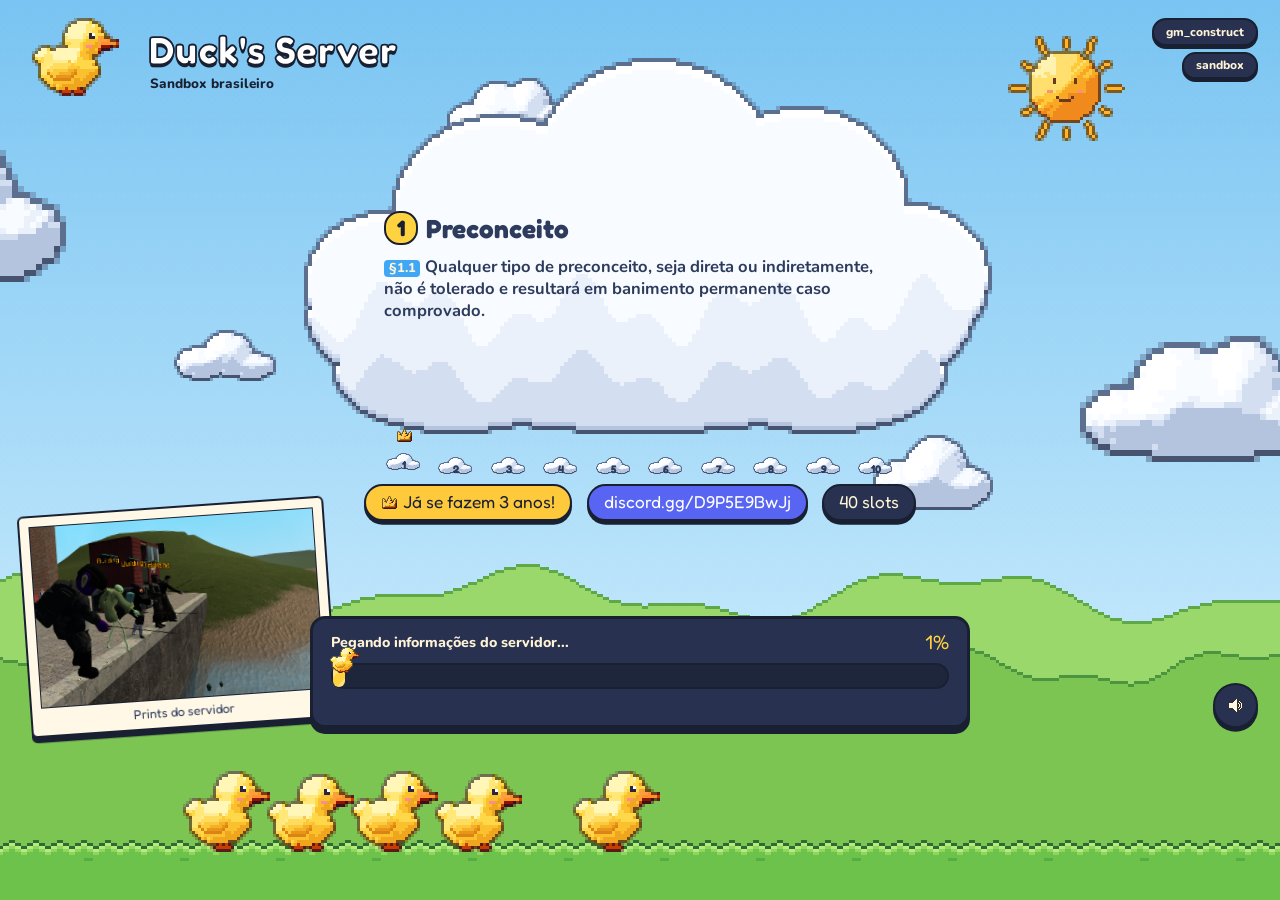
==== commit 5fb6c023: "aura farm" ====
--- a/index.html
+++ b/index.html
@@ -17,14 +17,13 @@
         <canvas id="title-duck"></canvas>
         <div id="title-text">
             <h1>Duck's Server</h1>
-            <p>Sandbox brasileiro · <span id="discord"></span></p>
+            <p>Sandbox brasileiro</p>
         </div>
     </header>
 
     <div id="chips">
         <span class="chip" id="chip-map"></span>
         <span class="chip" id="chip-mode"></span>
-        <span class="chip" id="chip-players"></span>
     </div>
 
     <section id="rule-cloud" class="rule-cloud">
@@ -37,6 +36,12 @@
         </div>
     </section>
     <div id="rule-dots"></div>
+
+    <div id="center-row">
+        <span class="badge badge-anniversary"><canvas id="anniversary-crown"></canvas><span id="anniversary-text"></span></span>
+        <span class="badge badge-discord" id="discord"></span>
+        <span class="badge badge-slots" id="chip-slots"></span>
+    </div>
 
     <figure id="polaroid">
         <div id="polaroid-photo" class="polaroid-photo"></div>
@@ -68,8 +73,5 @@
     <script src="js/gmod.js"></script>
     <script src="js/gallery.js"></script>
     <script src="js/main.js"></script>
-    <script>
-        document.getElementById("discord").appendChild(document.createTextNode(Duck.Data.discord));
-    </script>
 </body>
 </html>
--- a/css/style.css
+++ b/css/style.css
@@ -99,7 +99,7 @@
 .rule-cloud {
     position: absolute;
     left: 50%;
-    top: 11%;
+    top: 6%;
     -webkit-transition: opacity 0.3s, -webkit-transform 0.3s;
     transition: opacity 0.3s, transform 0.3s;
     -webkit-animation: floaty 6s ease-in-out infinite;
@@ -236,13 +236,57 @@
     display: block;
 }
 
+/* Center row: anniversary, Discord, slots */
+
+#center-row {
+    position: absolute;
+    left: 0;
+    width: 100%;
+    text-align: center;
+}
+
+.badge {
+    display: inline-block;
+    margin: 0 0.35rem;
+    padding: 0.35rem 1rem;
+    font-family: "Fredoka", "Trebuchet MS", sans-serif;
+    font-size: 1.15rem;
+    line-height: 1.3;
+    vertical-align: middle;
+    border: 0.18rem solid #182032;
+    border-radius: 1.4rem;
+    box-shadow: 0 0.25rem 0 #182032;
+}
+
+.badge-anniversary {
+    color: #182032;
+    background: #ffc93c;
+}
+
+.badge-anniversary canvas {
+    display: inline-block;
+    margin-right: 0.45rem;
+    vertical-align: -0.1rem;
+}
+
+.badge-discord {
+    color: #ffffff;
+    background: #5865f2;
+}
+
+.badge-slots {
+    display: none;
+    color: #fff3d6;
+    background: #283250;
+}
+
 /* Polaroid with server screenshots */
 
 #polaroid {
     position: absolute;
-    left: 2rem;
-    bottom: 14.5rem;
-    width: 14rem;
+    left: 1.6rem;
+    bottom: 11.5rem;
+    width: 19rem;
     margin: 0;
     padding: 0.6rem 0.6rem 0;
     background: #fff8e7;
@@ -254,7 +298,7 @@
 }
 
 .polaroid-photo {
-    height: 8.5rem;
+    height: 12rem;
     background-color: #9ad86b;
     background-size: cover;
     background-position: center;
@@ -280,7 +324,7 @@
 #progress {
     position: absolute;
     left: 50%;
-    bottom: 14.5rem;
+    bottom: 11.5rem;
     width: 44rem;
     margin-left: -22rem;
     padding: 0.9rem 1.2rem 0.8rem;
@@ -370,7 +414,7 @@
 #sound-button {
     position: absolute;
     right: 1.5rem;
-    bottom: 14.5rem;
+    bottom: 11.5rem;
     width: 3rem;
     height: 3rem;
     padding: 0;
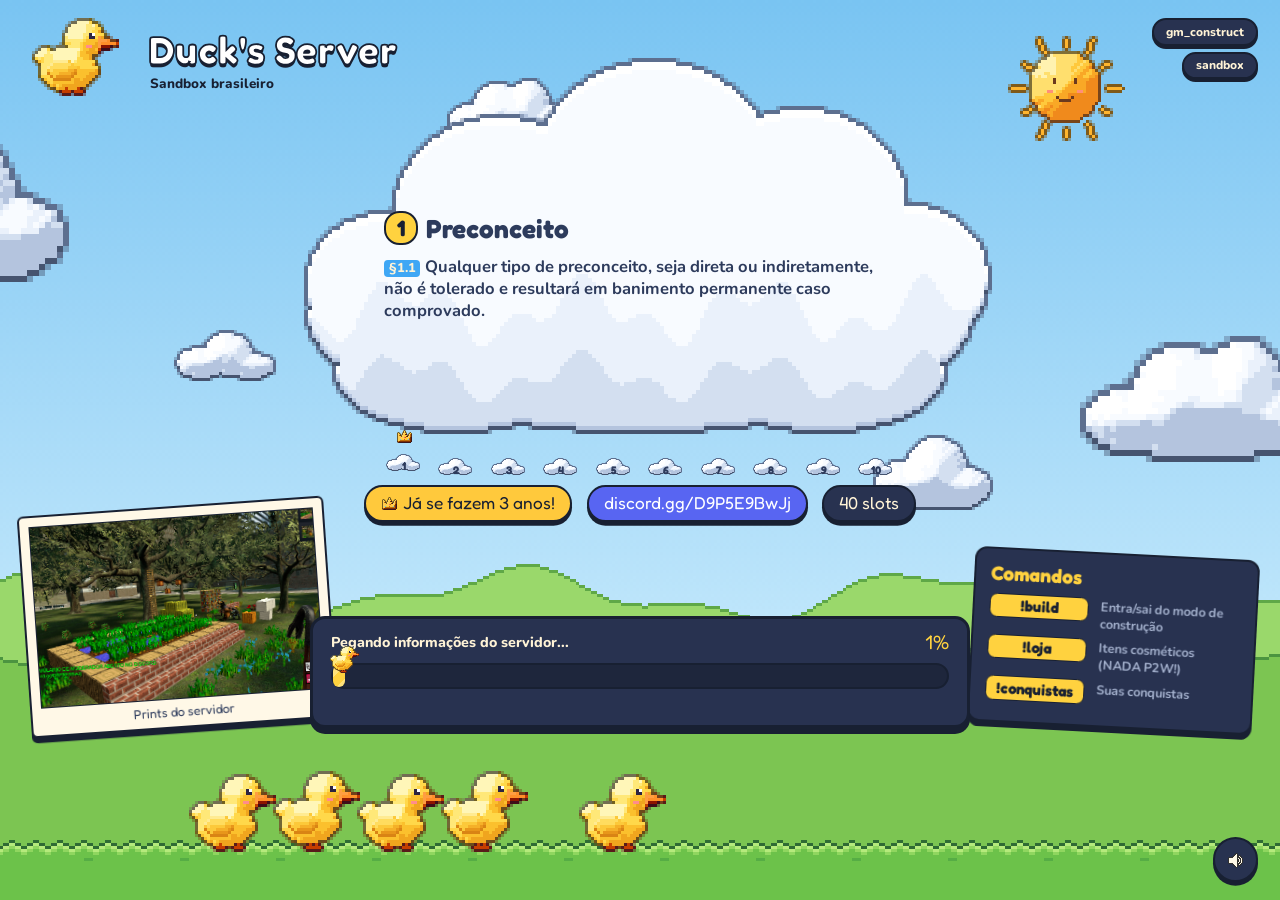
==== commit b71c9c03: "cmd box" ====
--- a/index.html
+++ b/index.html
@@ -48,6 +48,11 @@
         <figcaption>Prints do servidor</figcaption>
     </figure>
 
+    <section id="commands">
+        <h3>Comandos</h3>
+        <ul id="command-list"></ul>
+    </section>
+
     <section id="progress">
         <div id="progress-head">
             <span id="progress-status">Conectando ao servidor...</span>
--- a/css/style.css
+++ b/css/style.css
@@ -319,6 +319,64 @@
     color: #2d3b5c;
 }
 
+/* Commands sign */
+
+#commands {
+    position: absolute;
+    right: 1.6rem;
+    bottom: 11.5rem;
+    width: 19rem;
+    padding: 0.8rem 1rem 0.6rem;
+    box-sizing: border-box;
+    color: #fff3d6;
+    background: #283250;
+    border: 0.18rem solid #182032;
+    border-radius: 0.8rem;
+    box-shadow: 0 0.35rem 0 #182032;
+    -webkit-transform: rotate(3deg);
+    transform: rotate(3deg);
+}
+
+#commands h3 {
+    margin: 0 0 0.6rem;
+    font-family: "Fredoka", "Trebuchet MS", sans-serif;
+    font-size: 1.3rem;
+    color: #ffd23f;
+}
+
+#command-list {
+    margin: 0;
+    padding: 0;
+    list-style: none;
+}
+
+#command-list li {
+    position: relative;
+    min-height: 1.7rem;
+    padding-left: 7.4rem;
+    margin-bottom: 0.55rem;
+    font-size: 0.85rem;
+    font-weight: 700;
+    line-height: 1.3;
+    color: #a5b2ce;
+}
+
+.command-name {
+    position: absolute;
+    left: 0;
+    top: -0.1rem;
+    width: 6.6rem;
+    box-sizing: border-box;
+    padding: 0.1rem 0.5rem;
+    font-family: "Fredoka", "Trebuchet MS", sans-serif;
+    font-size: 1rem;
+    color: #182032;
+    background: #ffd23f;
+    border: 0.12rem solid #182032;
+    border-radius: 0.5rem;
+    text-align: center;
+}
+
 /* Loading card */
 
 #progress {
@@ -414,7 +472,7 @@
 #sound-button {
     position: absolute;
     right: 1.5rem;
-    bottom: 11.5rem;
+    bottom: 1.2rem;
     width: 3rem;
     height: 3rem;
     padding: 0;
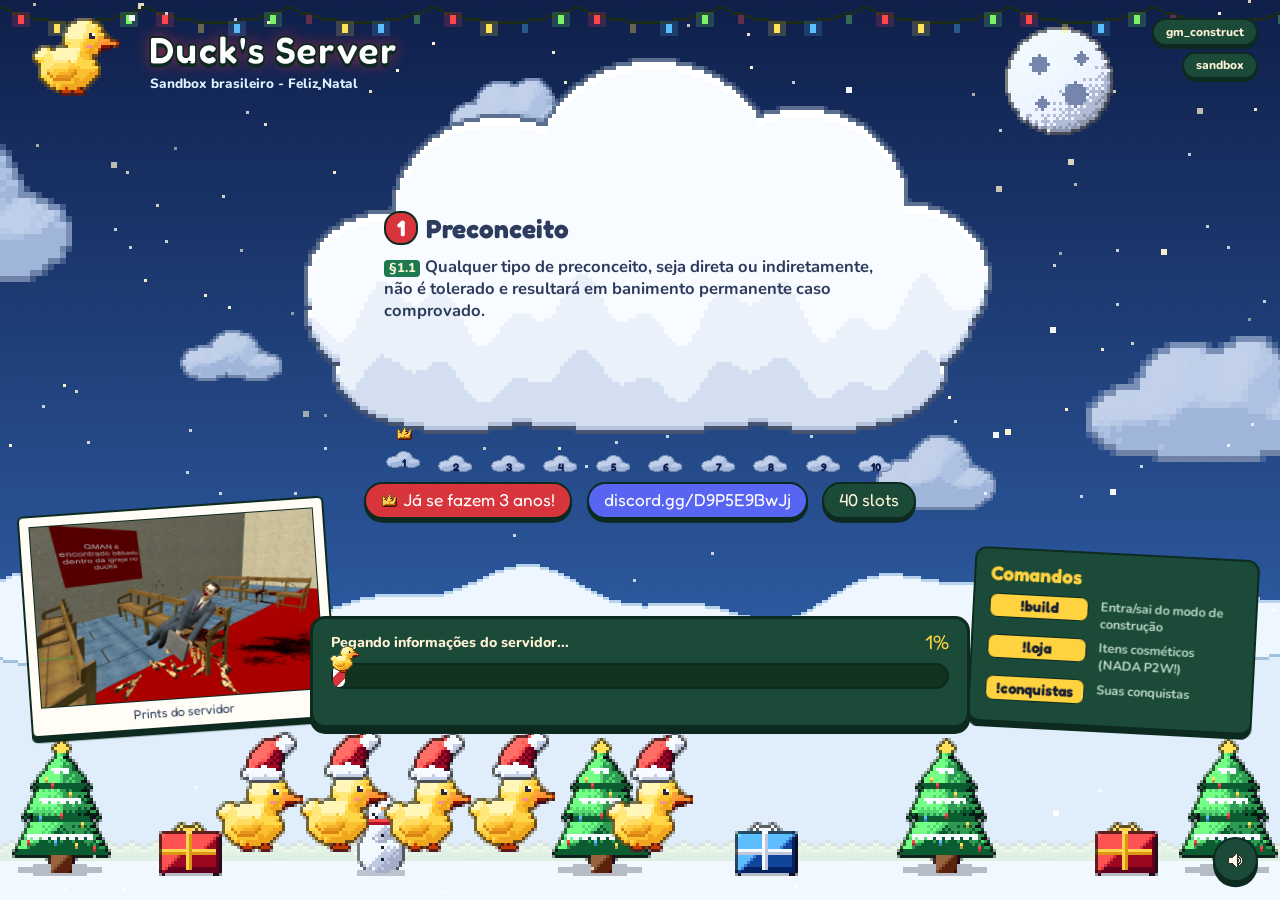
==== commit 67932852: "updt seasonal" ====
--- a/index.html
+++ b/index.html
@@ -9,6 +9,7 @@
     <link rel="preconnect" href="https://fonts.googleapis.com">
     <link href="https://fonts.googleapis.com/css2?family=Fredoka:wght@600;700&family=Nunito:wght@600;700;800&display=swap" rel="stylesheet">
     <link rel="stylesheet" href="css/style.css">
+    <link rel="stylesheet" href="css/themes.css">
 </head>
 <body>
     <canvas id="scene"></canvas>
@@ -17,7 +18,7 @@
         <canvas id="title-duck"></canvas>
         <div id="title-text">
             <h1>Duck's Server</h1>
-            <p>Sandbox brasileiro</p>
+            <p id="title-sub">Sandbox brasileiro</p>
         </div>
     </header>
 
@@ -70,8 +71,10 @@
     </button>
 
     <script src="js/data.js"></script>
+    <script src="js/theme.js"></script>
     <script src="js/sprites.js"></script>
     <script src="js/scene.js"></script>
+    <script src="js/decor.js"></script>
     <script src="js/music.js"></script>
     <script src="js/rules.js"></script>
     <script src="js/loading.js"></script>
--- a/css/themes.css
+++ b/css/themes.css
@@ -0,0 +1,195 @@
+/* Halloween */
+
+.theme-halloween, .theme-halloween body {
+    background: #1b0c33;
+}
+
+.theme-halloween #title h1 {
+    color: #ffb347;
+    -webkit-text-stroke-color: #12081f;
+    text-shadow: 0 0.22rem 0 #12081f, 0 0 1rem rgba(255, 138, 31, 0.6);
+}
+
+.theme-halloween #title p {
+    color: #ffd9a0;
+}
+
+.theme-halloween .chip,
+.theme-halloween .badge-slots,
+.theme-halloween #progress,
+.theme-halloween #commands,
+.theme-halloween #sound-button {
+    background: #2b1740;
+    border-color: #12081f;
+    box-shadow: 0 0.35rem 0 #12081f;
+}
+
+.theme-halloween .chip {
+    color: #ffe9c7;
+    box-shadow: 0 0.2rem 0 #12081f;
+}
+
+.theme-halloween .badge {
+    border-color: #12081f;
+    box-shadow: 0 0.25rem 0 #12081f;
+}
+
+.theme-halloween .badge-anniversary {
+    color: #12081f;
+    background: #ff8a1f;
+}
+
+.theme-halloween #rule-text {
+    color: #3a1d4d;
+}
+
+.theme-halloween .rule-part {
+    color: #7a5a8f;
+}
+
+.theme-halloween .rule-number {
+    background: #ff8a1f;
+    border-color: #12081f;
+}
+
+.theme-halloween .rule-tag {
+    color: #12081f;
+    background: #ff8a1f;
+}
+
+.theme-halloween .rule-dot-label {
+    color: #ffd9a0;
+}
+
+.theme-halloween #polaroid {
+    background: #ffe9c7;
+    border-color: #12081f;
+    box-shadow: 0 0.35rem 0 #12081f;
+}
+
+.theme-halloween .polaroid-photo {
+    border-color: #12081f;
+}
+
+.theme-halloween #polaroid figcaption {
+    color: #3a1d4d;
+}
+
+.theme-halloween #commands h3,
+.theme-halloween #progress-pct {
+    color: #ff9f3a;
+}
+
+.theme-halloween #command-list li,
+.theme-halloween #progress-file {
+    color: #c9b3df;
+}
+
+.theme-halloween .command-name {
+    background: #ff8a1f;
+    border-color: #12081f;
+}
+
+.theme-halloween #progress {
+    box-shadow: 0 0.4rem 0 #12081f;
+}
+
+.theme-halloween #progress-track {
+    background: #170a26;
+    border-color: #12081f;
+}
+
+.theme-halloween #progress-fill {
+    background-color: #ff8a1f;
+    background-image: -webkit-repeating-linear-gradient(-45deg, #ff8a1f 0, #ff8a1f 0.6rem, #ffb04a 0.6rem, #ffb04a 1.2rem);
+    background-image: repeating-linear-gradient(-45deg, #ff8a1f 0, #ff8a1f 0.6rem, #ffb04a 0.6rem, #ffb04a 1.2rem);
+}
+
+/* Christmas */
+
+.theme-christmas, .theme-christmas body {
+    background: #0f1f4a;
+}
+
+.theme-christmas #title h1 {
+    color: #ffffff;
+    -webkit-text-stroke-color: #0c2a20;
+    text-shadow: 0 0.22rem 0 #0c2a20, 0 0 1rem rgba(216, 52, 60, 0.7);
+}
+
+.theme-christmas #title p {
+    color: #dff0ff;
+}
+
+.theme-christmas .chip,
+.theme-christmas .badge-slots,
+.theme-christmas #progress,
+.theme-christmas #commands,
+.theme-christmas #sound-button {
+    background: #1c4a38;
+    border-color: #0c2a20;
+    box-shadow: 0 0.35rem 0 #0c2a20;
+}
+
+.theme-christmas .chip {
+    color: #fff3d6;
+    box-shadow: 0 0.2rem 0 #0c2a20;
+}
+
+.theme-christmas .badge {
+    border-color: #0c2a20;
+    box-shadow: 0 0.25rem 0 #0c2a20;
+}
+
+.theme-christmas .badge-anniversary {
+    color: #ffffff;
+    background: #d8343c;
+}
+
+.theme-christmas .rule-number {
+    color: #ffffff;
+    background: #d8343c;
+    border-color: #0c2a20;
+}
+
+.theme-christmas .rule-tag {
+    background: #1c7a4e;
+}
+
+.theme-christmas .rule-dot-label {
+    color: #0f1f4a;
+}
+
+.theme-christmas #polaroid {
+    background: #fffdf5;
+    border-color: #0c2a20;
+    box-shadow: 0 0.35rem 0 #0c2a20;
+}
+
+.theme-christmas .polaroid-photo {
+    border-color: #0c2a20;
+}
+
+.theme-christmas #command-list li,
+.theme-christmas #progress-file {
+    color: #b9d9c8;
+}
+
+.theme-christmas .command-name {
+    border-color: #0c2a20;
+}
+
+.theme-christmas #progress {
+    box-shadow: 0 0.4rem 0 #0c2a20;
+}
+
+.theme-christmas #progress-track {
+    background: #12331f;
+    border-color: #0c2a20;
+}
+
+.theme-christmas #progress-fill {
+    background-color: #d8343c;
+    background-image: -webkit-repeating-linear-gradient(-45deg, #d8343c 0, #d8343c 0.6rem, #ffffff 0.6rem, #ffffff 1.2rem);
+    background-image: repeating-linear-gradient(-45deg, #d8343c 0, #d8343c 0.6rem, #ffffff 0.6rem, #ffffff 1.2rem);
+}
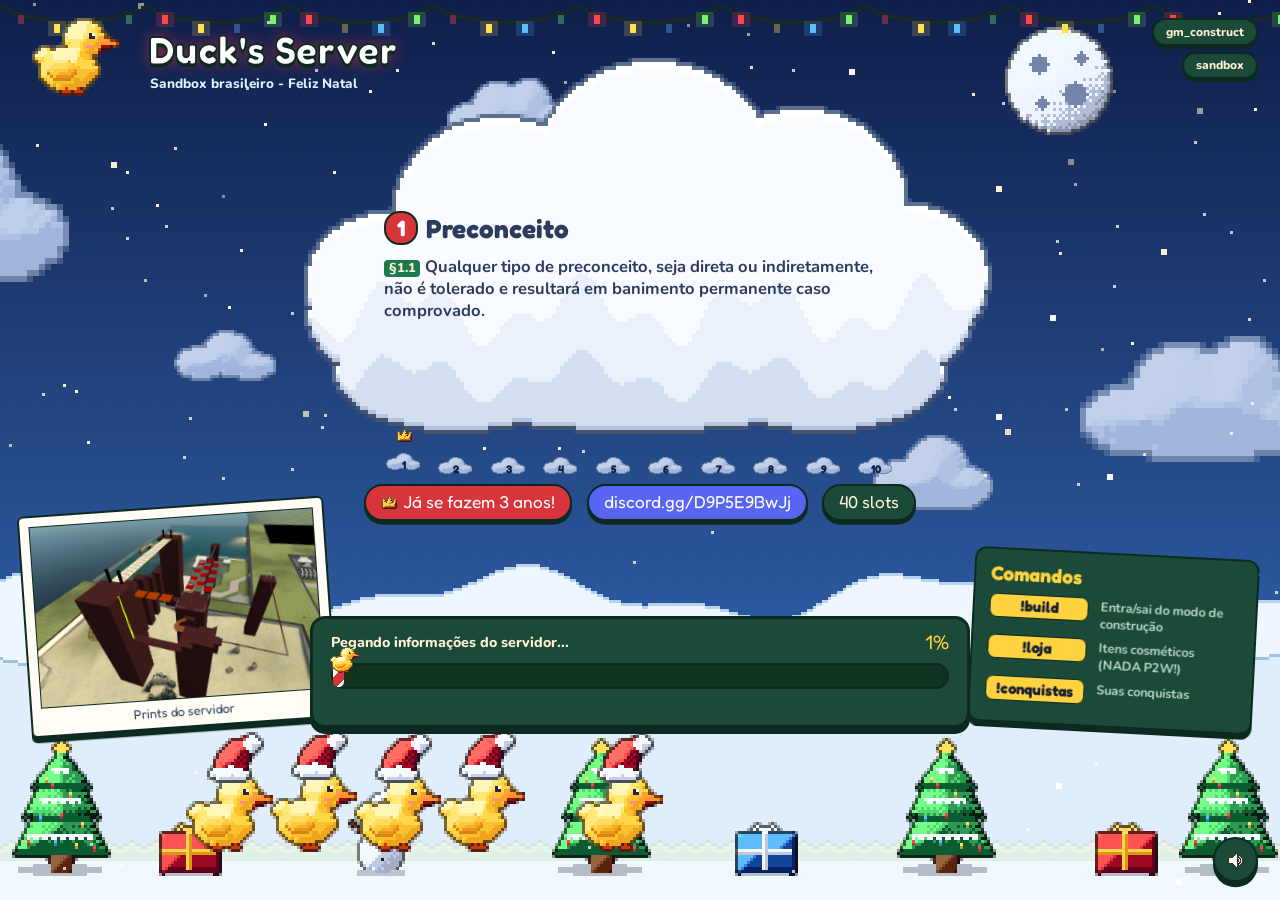
==== commit bdae1862: "yeah" ====
--- a/index.html
+++ b/index.html
@@ -54,6 +54,18 @@
         <ul id="command-list"></ul>
     </section>
 
+    <section id="update">
+        <header id="update-head">
+            <span id="update-version"></span>
+            <span id="update-title"></span>
+        </header>
+        <div id="update-body">
+            <h4 id="update-page-title"></h4>
+            <div id="update-page"></div>
+        </div>
+        <div id="update-dots"></div>
+    </section>
+
     <section id="progress">
         <div id="progress-head">
             <span id="progress-status">Conectando ao servidor...</span>
@@ -77,6 +89,7 @@
     <script src="js/decor.js"></script>
     <script src="js/music.js"></script>
     <script src="js/rules.js"></script>
+    <script src="js/update.js"></script>
     <script src="js/loading.js"></script>
     <script src="js/gmod.js"></script>
     <script src="js/gallery.js"></script>
--- a/css/style.css
+++ b/css/style.css
@@ -377,6 +377,188 @@
     text-align: center;
 }
 
+/* Update card */
+
+#update {
+    position: absolute;
+    right: 1.6rem;
+    top: 8.5rem;
+    bottom: 24.5rem;
+    width: 19rem;
+    max-height: 26rem;
+    box-sizing: border-box;
+    overflow: hidden;
+    color: #fff3d6;
+    background: #283250;
+    border: 0.18rem solid #182032;
+    border-radius: 0.8rem;
+    box-shadow: 0 0.35rem 0 #182032;
+    -webkit-transform: rotate(-1.5deg);
+    transform: rotate(-1.5deg);
+    -webkit-transition: opacity 0.3s;
+    transition: opacity 0.3s;
+}
+
+#update.update-out {
+    opacity: 0.2;
+}
+
+#update.update-in {
+    opacity: 1;
+}
+
+#update-head {
+    position: absolute;
+    left: 0.9rem;
+    right: 0.9rem;
+    top: 0.6rem;
+    height: 3.2rem;
+    overflow: hidden;
+}
+
+#update-version {
+    display: inline-block;
+    padding: 0 0.5rem;
+    font-family: "Fredoka", "Trebuchet MS", sans-serif;
+    font-size: 0.85rem;
+    line-height: 1.3rem;
+    color: #182032;
+    background: #ffd23f;
+    border: 0.12rem solid #182032;
+    border-radius: 0.7rem;
+}
+
+#update-title {
+    display: block;
+    margin-top: 0.3rem;
+    overflow: hidden;
+    white-space: nowrap;
+    text-overflow: ellipsis;
+    font-family: "Fredoka", "Trebuchet MS", sans-serif;
+    font-size: 0.95rem;
+    color: #ffffff;
+}
+
+#update-body {
+    position: absolute;
+    left: 0.9rem;
+    right: 0.9rem;
+    top: 4rem;
+    bottom: 1.9rem;
+    overflow: hidden;
+}
+
+#update-page-title {
+    margin: 0 0 0.45rem;
+    font-family: "Fredoka", "Trebuchet MS", sans-serif;
+    font-size: 1.05rem;
+    line-height: 1.15;
+    color: #ffd23f;
+}
+
+.update-part {
+    font-size: 0.7rem;
+    color: #a5b2ce;
+}
+
+#update-page {
+    font-size: 0.78rem;
+    font-weight: 700;
+    line-height: 1.3;
+    color: #d3dbee;
+}
+
+.update-text {
+    margin-right: 0.2rem;
+}
+
+.update-list {
+    margin: 0;
+    padding: 0;
+    list-style: none;
+}
+
+.update-item {
+    position: relative;
+    margin-bottom: 0.4rem;
+    padding-left: 0.9rem;
+}
+
+.update-item:before {
+    content: "";
+    position: absolute;
+    left: 0.15rem;
+    top: 0.45em;
+    width: 0.35rem;
+    height: 0.35rem;
+    background: #ffd23f;
+    border-radius: 0.2rem;
+}
+
+.update-signed {
+    padding-left: 1.4rem;
+}
+
+.update-signed:before {
+    display: none;
+}
+
+.update-sign {
+    position: absolute;
+    left: 0;
+    top: 0.05rem;
+    width: 1rem;
+    height: 1rem;
+    font-family: "Fredoka", "Trebuchet MS", sans-serif;
+    line-height: 1rem;
+    text-align: center;
+    color: #182032;
+    border-radius: 0.3rem;
+}
+
+.update-add {
+    background: #7cf06a;
+}
+
+.update-remove {
+    background: #ff6b6b;
+}
+
+.update-tags {
+    margin-top: 0.4rem;
+}
+
+.update-tag {
+    display: inline-block;
+    margin: 0 0.25rem 0.3rem 0;
+    padding: 0.05rem 0.45rem;
+    font-size: 0.72rem;
+    color: #182032;
+    background: #ffd23f;
+    border-radius: 0.6rem;
+}
+
+#update-dots {
+    position: absolute;
+    left: 0;
+    right: 0;
+    bottom: 0.55rem;
+    text-align: center;
+}
+
+.update-dot {
+    display: inline-block;
+    width: 0.4rem;
+    height: 0.4rem;
+    margin: 0 0.13rem;
+    background: #4a587c;
+    border-radius: 0.2rem;
+}
+
+.update-dot-active {
+    background: #ffd23f;
+}
+
 /* Loading card */
 
 #progress {
--- a/css/themes.css
+++ b/css/themes.css
@@ -18,6 +18,7 @@
 .theme-halloween .badge-slots,
 .theme-halloween #progress,
 .theme-halloween #commands,
+.theme-halloween #update,
 .theme-halloween #sound-button {
     background: #2b1740;
     border-color: #12081f;
@@ -125,6 +126,7 @@
 .theme-christmas .badge-slots,
 .theme-christmas #progress,
 .theme-christmas #commands,
+.theme-christmas #update,
 .theme-christmas #sound-button {
     background: #1c4a38;
     border-color: #0c2a20;
@@ -193,3 +195,53 @@
     background-image: -webkit-repeating-linear-gradient(-45deg, #d8343c 0, #d8343c 0.6rem, #ffffff 0.6rem, #ffffff 1.2rem);
     background-image: repeating-linear-gradient(-45deg, #d8343c 0, #d8343c 0.6rem, #ffffff 0.6rem, #ffffff 1.2rem);
 }
+
+/* Update card */
+
+.theme-halloween #update-version,
+.theme-halloween .update-tag {
+    background: #ff8a1f;
+    border-color: #12081f;
+}
+
+.theme-halloween #update-page-title {
+    color: #ff9f3a;
+}
+
+.theme-halloween .update-item:before {
+    background: #ff8a1f;
+}
+
+.theme-halloween #update-page {
+    color: #e6d8f2;
+}
+
+.theme-halloween .update-dot {
+    background: #4a2d6a;
+}
+
+.theme-halloween .update-dot-active {
+    background: #ff8a1f;
+}
+
+.theme-christmas #update-version {
+    color: #ffffff;
+    background: #d8343c;
+    border-color: #0c2a20;
+}
+
+.theme-christmas .update-item:before {
+    background: #d8343c;
+}
+
+.theme-christmas #update-page {
+    color: #dcefe4;
+}
+
+.theme-christmas .update-dot {
+    background: #2d6a52;
+}
+
+.theme-christmas .update-dot-active {
+    background: #d8343c;
+}
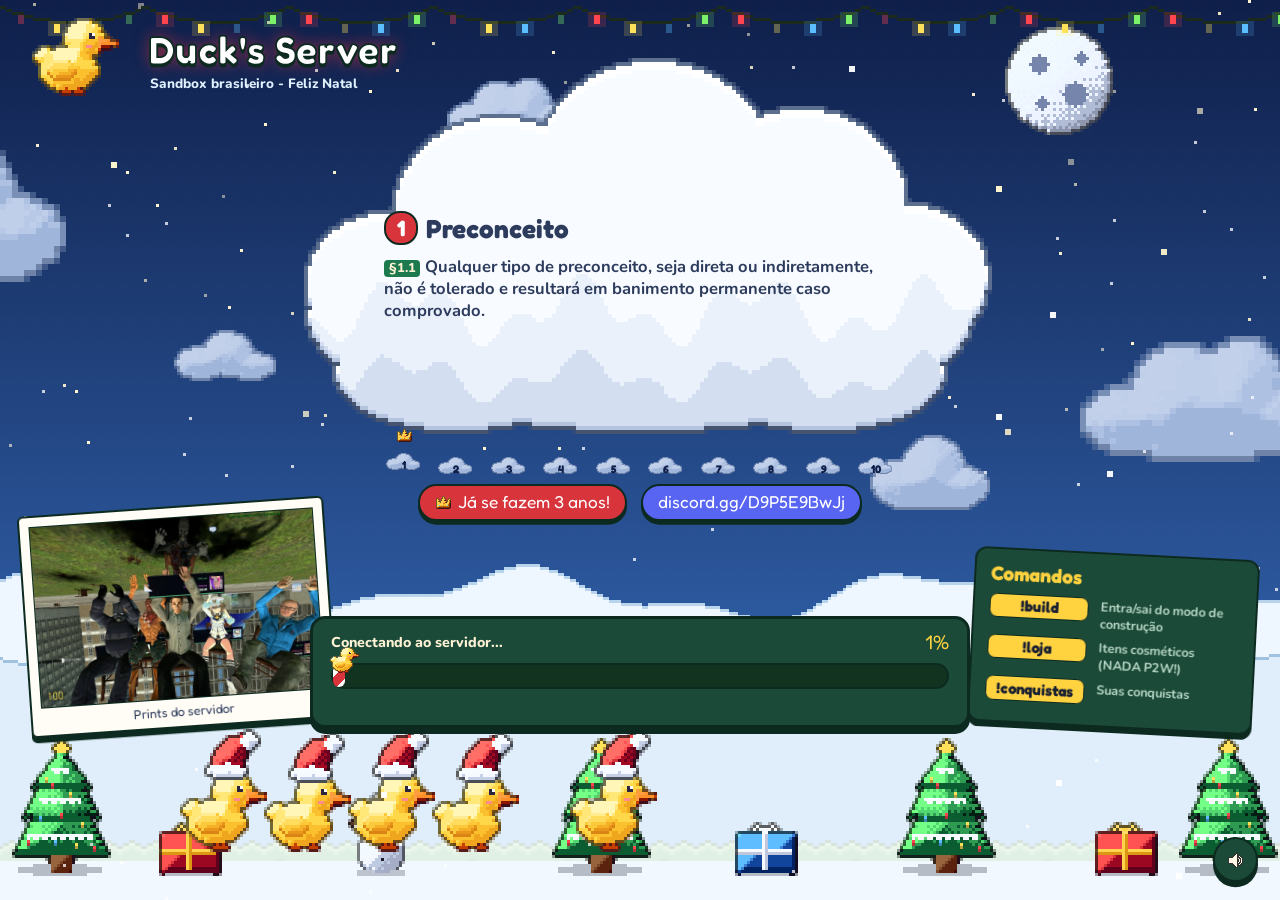
==== commit 06fbebad: "yeah" ====
--- a/index.html
+++ b/index.html
@@ -86,6 +86,11 @@
     <script src="js/theme.js"></script>
     <script src="js/sprites.js"></script>
     <script src="js/scene.js"></script>
+    <script src="js/fx.js"></script>
+    <script src="js/scenes/lake.js"></script>
+    <script src="js/scenes/range.js"></script>
+    <script src="js/scenes/war.js"></script>
+    <script src="js/scenes/space.js"></script>
     <script src="js/decor.js"></script>
     <script src="js/music.js"></script>
     <script src="js/rules.js"></script>
--- a/css/themes.css
+++ b/css/themes.css
@@ -245,3 +245,225 @@
 .theme-christmas .update-dot-active {
     background: #d8343c;
 }
+
+/* Lake */
+
+.theme-lake, .theme-lake body {
+    background: #1f4a66;
+}
+
+.theme-lake #title h1 {
+    -webkit-text-stroke-color: #0e2538;
+    text-shadow: 0 0.22rem 0 #0e2538;
+}
+
+.theme-lake #title p {
+    color: #e6f6ff;
+}
+
+.theme-lake .chip,
+.theme-lake .badge-slots,
+.theme-lake #progress,
+.theme-lake #commands,
+.theme-lake #update,
+.theme-lake #sound-button {
+    background: #1f4a66;
+    border-color: #0e2538;
+    box-shadow: 0 0.35rem 0 #0e2538;
+}
+
+.theme-lake .chip {
+    box-shadow: 0 0.2rem 0 #0e2538;
+}
+
+.theme-lake .badge {
+    border-color: #0e2538;
+    box-shadow: 0 0.25rem 0 #0e2538;
+}
+
+.theme-lake #progress-track {
+    border-color: #0e2538;
+}
+
+.theme-lake .polaroid-photo,
+.theme-lake #polaroid {
+    border-color: #0e2538;
+}
+
+.theme-lake #polaroid {
+    box-shadow: 0 0.35rem 0 #0e2538;
+}
+
+.theme-lake .command-name {
+    border-color: #0e2538;
+}
+
+.theme-lake #commands h3,
+.theme-lake #progress-pct,
+.theme-lake #update-page-title {
+    color: #ffd23f;
+}
+
+.theme-lake #update-version,
+.theme-lake .command-name,
+.theme-lake .update-tag {
+    background: #ffd23f;
+    border-color: #0e2538;
+}
+
+.theme-lake .update-item:before,
+.theme-lake .update-dot-active {
+    background: #ffd23f;
+}
+
+/* War */
+
+.theme-war, .theme-war body {
+    background: #3b4230;
+}
+
+.theme-war #title h1 {
+    -webkit-text-stroke-color: #1c2016;
+    text-shadow: 0 0.22rem 0 #1c2016;
+}
+
+.theme-war #title p {
+    color: #f0e0c0;
+}
+
+.theme-war .chip,
+.theme-war .badge-slots,
+.theme-war #progress,
+.theme-war #commands,
+.theme-war #update,
+.theme-war #sound-button {
+    background: #3b4230;
+    border-color: #1c2016;
+    box-shadow: 0 0.35rem 0 #1c2016;
+}
+
+.theme-war .chip {
+    box-shadow: 0 0.2rem 0 #1c2016;
+}
+
+.theme-war .badge {
+    border-color: #1c2016;
+    box-shadow: 0 0.25rem 0 #1c2016;
+}
+
+.theme-war #progress-track {
+    border-color: #1c2016;
+}
+
+.theme-war .polaroid-photo,
+.theme-war #polaroid {
+    border-color: #1c2016;
+}
+
+.theme-war #polaroid {
+    box-shadow: 0 0.35rem 0 #1c2016;
+}
+
+.theme-war .command-name {
+    border-color: #1c2016;
+}
+
+.theme-war #commands h3,
+.theme-war #progress-pct,
+.theme-war #update-page-title {
+    color: #e0b84a;
+}
+
+.theme-war #update-version,
+.theme-war .command-name,
+.theme-war .update-tag {
+    background: #e0b84a;
+    border-color: #1c2016;
+}
+
+.theme-war .update-item:before,
+.theme-war .update-dot-active {
+    background: #e0b84a;
+}
+
+.theme-war #progress-fill {
+    background-color: #8a9a4a;
+    background-image: -webkit-repeating-linear-gradient(-45deg, #8a9a4a 0, #8a9a4a 0.6rem, #b5c26a 0.6rem, #b5c26a 1.2rem);
+    background-image: repeating-linear-gradient(-45deg, #8a9a4a 0, #8a9a4a 0.6rem, #b5c26a 0.6rem, #b5c26a 1.2rem);
+}
+
+/* Space */
+
+.theme-space, .theme-space body {
+    background: #1c2250;
+}
+
+.theme-space #title h1 {
+    -webkit-text-stroke-color: #0a0d2e;
+    text-shadow: 0 0.22rem 0 #0a0d2e;
+}
+
+.theme-space #title p {
+    color: #dfe6ff;
+}
+
+.theme-space .chip,
+.theme-space .badge-slots,
+.theme-space #progress,
+.theme-space #commands,
+.theme-space #update,
+.theme-space #sound-button {
+    background: #1c2250;
+    border-color: #0a0d2e;
+    box-shadow: 0 0.35rem 0 #0a0d2e;
+}
+
+.theme-space .chip {
+    box-shadow: 0 0.2rem 0 #0a0d2e;
+}
+
+.theme-space .badge {
+    border-color: #0a0d2e;
+    box-shadow: 0 0.25rem 0 #0a0d2e;
+}
+
+.theme-space #progress-track {
+    border-color: #0a0d2e;
+}
+
+.theme-space .polaroid-photo,
+.theme-space #polaroid {
+    border-color: #0a0d2e;
+}
+
+.theme-space #polaroid {
+    box-shadow: 0 0.35rem 0 #0a0d2e;
+}
+
+.theme-space .command-name {
+    border-color: #0a0d2e;
+}
+
+.theme-space #commands h3,
+.theme-space #progress-pct,
+.theme-space #update-page-title {
+    color: #6fe3ff;
+}
+
+.theme-space #update-version,
+.theme-space .command-name,
+.theme-space .update-tag {
+    background: #6fe3ff;
+    border-color: #0a0d2e;
+}
+
+.theme-space .update-item:before,
+.theme-space .update-dot-active {
+    background: #6fe3ff;
+}
+
+.theme-space #progress-fill {
+    background-color: #3fb8e8;
+    background-image: -webkit-repeating-linear-gradient(-45deg, #3fb8e8 0, #3fb8e8 0.6rem, #7fdcff 0.6rem, #7fdcff 1.2rem);
+    background-image: repeating-linear-gradient(-45deg, #3fb8e8 0, #3fb8e8 0.6rem, #7fdcff 0.6rem, #7fdcff 1.2rem);
+}
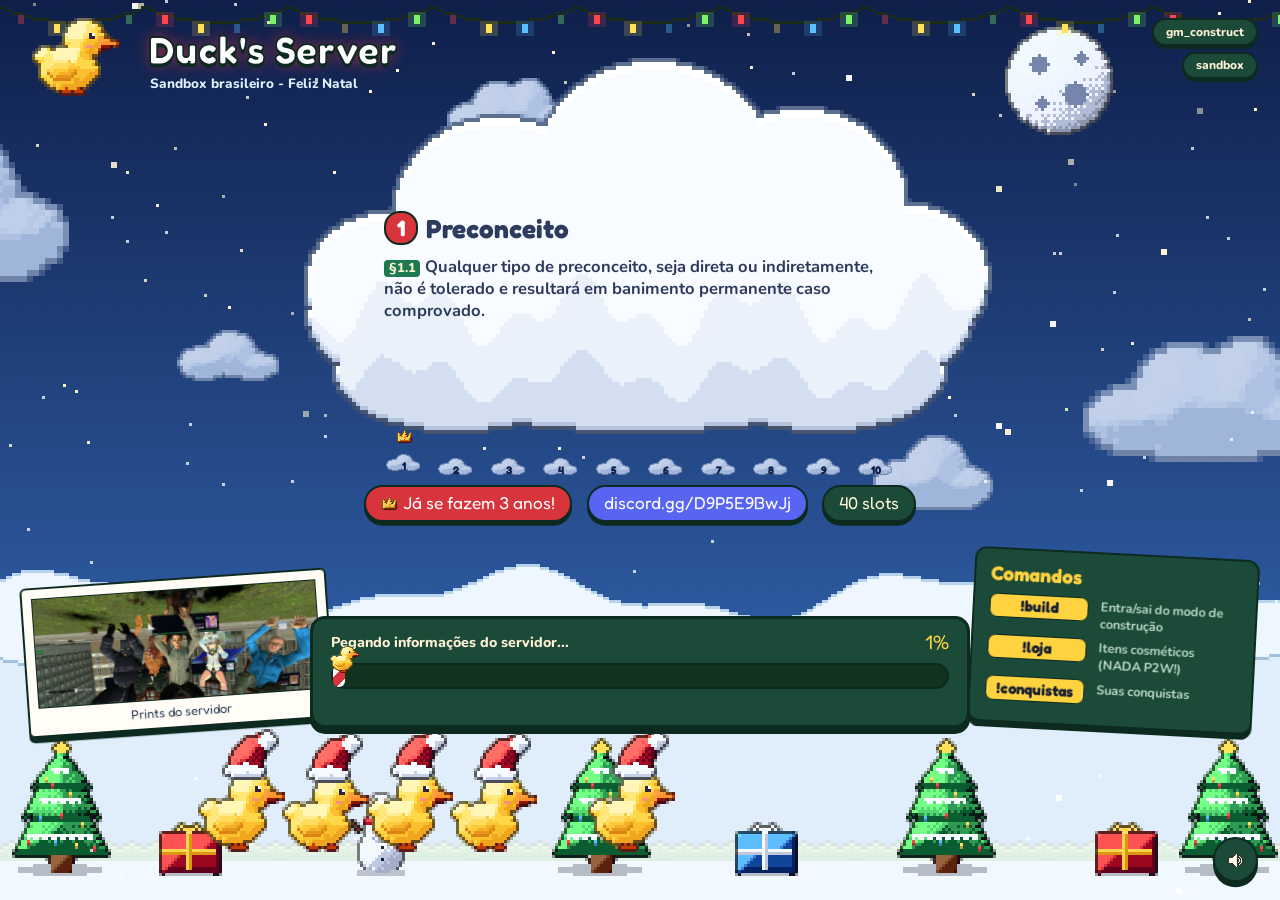
==== commit cf31e5b7: "fix" ====
--- a/index.html
+++ b/index.html
@@ -54,6 +54,21 @@
         <ul id="command-list"></ul>
     </section>
 
+    <section id="spotlight">
+        <div id="spotlight-badge"></div>
+        <h3 id="spotlight-title"></h3>
+        <ul id="spotlight-list"></ul>
+    </section>
+
+    <section id="notice">
+        <div id="notice-badge"></div>
+        <div id="notice-qr"><canvas id="notice-qr-canvas"></canvas></div>
+        <div id="notice-body">
+            <h3 id="notice-title"></h3>
+            <p id="notice-text"></p>
+        </div>
+    </section>
+
     <section id="update">
         <header id="update-head">
             <span id="update-version"></span>
@@ -92,9 +107,12 @@
     <script src="js/scenes/war.js"></script>
     <script src="js/scenes/space.js"></script>
     <script src="js/decor.js"></script>
+    <script src="js/tracks.js"></script>
     <script src="js/music.js"></script>
     <script src="js/rules.js"></script>
     <script src="js/update.js"></script>
+    <script src="js/spotlight.js"></script>
+    <script src="js/notice.js"></script>
     <script src="js/loading.js"></script>
     <script src="js/gmod.js"></script>
     <script src="js/gallery.js"></script>
--- a/css/style.css
+++ b/css/style.css
@@ -7,16 +7,6 @@
     background: #79c4f2;
     font-family: "Nunito", "Trebuchet MS", sans-serif;
     color: #2d3b5c;
-}
-
-body {
-    opacity: 0;
-    -webkit-transition: opacity 0.6s;
-    transition: opacity 0.6s;
-}
-
-body.ready {
-    opacity: 1;
 }
 
 canvas {
@@ -298,7 +288,7 @@
 }
 
 .polaroid-photo {
-    height: 12rem;
+    height: 7.2rem;
     background-color: #9ad86b;
     background-size: cover;
     background-position: center;
@@ -375,6 +365,217 @@
     border: 0.12rem solid #182032;
     border-radius: 0.5rem;
     text-align: center;
+}
+
+/* Spotlight card: useful commands */
+
+#spotlight {
+    position: absolute;
+    left: 1.6rem;
+    top: 8.5rem;
+    width: 19rem;
+    box-sizing: border-box;
+    padding: 0.7rem 1rem 0.3rem;
+    color: #182032;
+    background: #ffd23f;
+    border: 0.2rem solid #182032;
+    border-radius: 0.9rem;
+    box-shadow: 0 0.35rem 0 #182032, 0 0 1.4rem rgba(255, 210, 63, 0.85);
+    -webkit-transform: rotate(-2deg);
+    transform: rotate(-2deg);
+    -webkit-animation: spotlight-bob 2.4s ease-in-out infinite, spotlight-glow 1.2s ease-in-out infinite alternate;
+    animation: spotlight-bob 2.4s ease-in-out infinite, spotlight-glow 1.2s ease-in-out infinite alternate;
+}
+
+@-webkit-keyframes spotlight-bob {
+    0%, 100% { -webkit-transform: rotate(-2deg) translateY(0); }
+    50% { -webkit-transform: rotate(-2deg) translateY(-0.35rem); }
+}
+
+@keyframes spotlight-bob {
+    0%, 100% { transform: rotate(-2deg) translateY(0); }
+    50% { transform: rotate(-2deg) translateY(-0.35rem); }
+}
+
+@-webkit-keyframes spotlight-glow {
+    from { box-shadow: 0 0.35rem 0 #182032, 0 0 0.4rem rgba(255, 210, 63, 0.3); }
+    to { box-shadow: 0 0.35rem 0 #182032, 0 0 1.8rem rgba(255, 210, 63, 1); }
+}
+
+@keyframes spotlight-glow {
+    from { box-shadow: 0 0.35rem 0 #182032, 0 0 0.4rem rgba(255, 210, 63, 0.3); }
+    to { box-shadow: 0 0.35rem 0 #182032, 0 0 1.8rem rgba(255, 210, 63, 1); }
+}
+
+#spotlight-badge {
+    position: absolute;
+    top: -1.2rem;
+    right: -0.9rem;
+    width: 3.2rem;
+    height: 3.2rem;
+    font-family: "Fredoka", "Trebuchet MS", sans-serif;
+    font-size: 0.85rem;
+    line-height: 2.8rem;
+    text-align: center;
+    color: #ffffff;
+    background: #e8443a;
+    border: 0.17rem solid #182032;
+    border-radius: 1.6rem;
+    box-shadow: 0 0.2rem 0 #182032;
+    -webkit-animation: spotlight-wobble 1.1s ease-in-out infinite;
+    animation: spotlight-wobble 1.1s ease-in-out infinite;
+}
+
+@-webkit-keyframes spotlight-wobble {
+    0%, 100% { -webkit-transform: rotate(10deg) scale(1); }
+    50% { -webkit-transform: rotate(-8deg) scale(1.12); }
+}
+
+@keyframes spotlight-wobble {
+    0%, 100% { transform: rotate(10deg) scale(1); }
+    50% { transform: rotate(-8deg) scale(1.12); }
+}
+
+#spotlight h3 {
+    margin: 0 0 0.45rem;
+    font-family: "Fredoka", "Trebuchet MS", sans-serif;
+    font-size: 1.4rem;
+    line-height: 1.1;
+}
+
+#spotlight-list {
+    margin: 0;
+    padding: 0;
+    list-style: none;
+}
+
+.spot-cmd {
+    margin-bottom: 0.45rem;
+}
+
+.spot-name {
+    display: inline-block;
+    padding: 0.1rem 0.65rem 0.15rem;
+    font-family: "Fredoka", "Trebuchet MS", sans-serif;
+    font-size: 1.25rem;
+    color: #ffd23f;
+    background: #182032;
+    border-radius: 0.7rem;
+}
+
+.spot-arg {
+    font-size: 0.9rem;
+    color: #ffe99a;
+}
+
+.spot-desc {
+    display: block;
+    margin-top: 0.25rem;
+    font-size: 0.85rem;
+    font-weight: 800;
+    line-height: 1.25;
+    color: #3a3220;
+}
+
+/* Notice card: map collection */
+
+#notice {
+    position: absolute;
+    left: 1.6rem;
+    top: 20rem;
+    width: 19rem;
+    box-sizing: border-box;
+    padding: 0.7rem 0.7rem 0.5rem;
+    color: #ffffff;
+    background: #e8443a;
+    border: 0.2rem solid #182032;
+    border-radius: 0.9rem;
+    box-shadow: 0 0.35rem 0 #182032, 0 0 1rem rgba(232, 68, 58, 0.8);
+    -webkit-transform: rotate(1.5deg);
+    transform: rotate(1.5deg);
+    -webkit-animation: notice-glow 1.4s ease-in-out infinite alternate;
+    animation: notice-glow 1.4s ease-in-out infinite alternate;
+}
+
+#notice:after {
+    content: "";
+    display: block;
+    clear: both;
+}
+
+@-webkit-keyframes notice-glow {
+    from { box-shadow: 0 0.35rem 0 #182032, 0 0 0.3rem rgba(232, 68, 58, 0.3); }
+    to { box-shadow: 0 0.35rem 0 #182032, 0 0 1.6rem rgba(232, 68, 58, 1); }
+}
+
+@keyframes notice-glow {
+    from { box-shadow: 0 0.35rem 0 #182032, 0 0 0.3rem rgba(232, 68, 58, 0.3); }
+    to { box-shadow: 0 0.35rem 0 #182032, 0 0 1.6rem rgba(232, 68, 58, 1); }
+}
+
+#notice-badge {
+    position: absolute;
+    top: -0.95rem;
+    left: 0.9rem;
+    padding: 0.1rem 0.7rem;
+    font-family: "Fredoka", "Trebuchet MS", sans-serif;
+    font-size: 0.85rem;
+    line-height: 1.2rem;
+    color: #182032;
+    background: #ffd23f;
+    border: 0.15rem solid #182032;
+    border-radius: 1rem;
+    -webkit-transform: rotate(-4deg);
+    transform: rotate(-4deg);
+}
+
+#notice-qr {
+    float: left;
+    margin-right: 0.7rem;
+    padding: 0.2rem;
+    line-height: 0;
+    background: #ffffff;
+    border: 0.15rem solid #182032;
+    border-radius: 0.5rem;
+}
+
+#notice-qr canvas {
+    display: block;
+}
+
+#notice-body {
+    overflow: hidden;
+}
+
+#notice h3 {
+    margin: 0 0 0.2rem;
+    font-family: "Fredoka", "Trebuchet MS", sans-serif;
+    font-size: 1.05rem;
+    line-height: 1.1;
+    color: #ffe25a;
+}
+
+#notice p {
+    margin: 0;
+    font-size: 0.72rem;
+    font-weight: 800;
+    line-height: 1.22;
+}
+
+#notice strong {
+    font-family: "Fredoka", "Trebuchet MS", sans-serif;
+    font-size: 0.82rem;
+    color: #ffe25a;
+    -webkit-animation: notice-blink 0.9s steps(2, start) infinite;
+    animation: notice-blink 0.9s steps(2, start) infinite;
+}
+
+@-webkit-keyframes notice-blink {
+    to { color: #ffffff; }
+}
+
+@keyframes notice-blink {
+    to { color: #ffffff; }
 }
 
 /* Update card */
@@ -468,6 +669,10 @@
     color: #d3dbee;
 }
 
+#update-page strong {
+    color: #ffffff;
+}
+
 .update-text {
     margin-right: 0.2rem;
 }
--- a/css/themes.css
+++ b/css/themes.css
@@ -467,3 +467,243 @@
     background-image: -webkit-repeating-linear-gradient(-45deg, #3fb8e8 0, #3fb8e8 0.6rem, #7fdcff 0.6rem, #7fdcff 1.2rem);
     background-image: repeating-linear-gradient(-45deg, #3fb8e8 0, #3fb8e8 0.6rem, #7fdcff 0.6rem, #7fdcff 1.2rem);
 }
+
+/* Spotlight */
+
+.theme-halloween #spotlight {
+    color: #12081f;
+    background: #ff8a1f;
+    border-color: #12081f;
+    box-shadow: 0 0.35rem 0 #12081f, 0 0 1.4rem rgba(255, 138, 31, 0.85);
+    -webkit-animation-name: spotlight-bob, spotlight-glow-halloween;
+    animation-name: spotlight-bob, spotlight-glow-halloween;
+}
+
+@-webkit-keyframes spotlight-glow-halloween {
+    from { box-shadow: 0 0.35rem 0 #12081f, 0 0 0.4rem rgba(255, 138, 31, 0.3); }
+    to { box-shadow: 0 0.35rem 0 #12081f, 0 0 1.8rem rgba(255, 138, 31, 1); }
+}
+
+@keyframes spotlight-glow-halloween {
+    from { box-shadow: 0 0.35rem 0 #12081f, 0 0 0.4rem rgba(255, 138, 31, 0.3); }
+    to { box-shadow: 0 0.35rem 0 #12081f, 0 0 1.8rem rgba(255, 138, 31, 1); }
+}
+
+.theme-halloween #spotlight-badge {
+    border-color: #12081f;
+    box-shadow: 0 0.2rem 0 #12081f;
+}
+
+.theme-halloween .spot-name {
+    color: #ffb347;
+    background: #12081f;
+}
+
+.theme-halloween .spot-arg {
+    color: #ffd9a0;
+}
+
+.theme-halloween .spot-desc {
+    color: #3a1d4d;
+}
+
+.theme-christmas #spotlight {
+    color: #ffffff;
+    background: #d8343c;
+    border-color: #0c2a20;
+    box-shadow: 0 0.35rem 0 #0c2a20, 0 0 1.4rem rgba(216, 52, 60, 0.85);
+    -webkit-animation-name: spotlight-bob, spotlight-glow-christmas;
+    animation-name: spotlight-bob, spotlight-glow-christmas;
+}
+
+@-webkit-keyframes spotlight-glow-christmas {
+    from { box-shadow: 0 0.35rem 0 #0c2a20, 0 0 0.4rem rgba(216, 52, 60, 0.3); }
+    to { box-shadow: 0 0.35rem 0 #0c2a20, 0 0 1.8rem rgba(216, 52, 60, 1); }
+}
+
+@keyframes spotlight-glow-christmas {
+    from { box-shadow: 0 0.35rem 0 #0c2a20, 0 0 0.4rem rgba(216, 52, 60, 0.3); }
+    to { box-shadow: 0 0.35rem 0 #0c2a20, 0 0 1.8rem rgba(216, 52, 60, 1); }
+}
+
+.theme-christmas #spotlight-badge {
+    border-color: #0c2a20;
+    box-shadow: 0 0.2rem 0 #0c2a20;
+}
+
+.theme-christmas .spot-name {
+    color: #ffd23f;
+    background: #0c2a20;
+}
+
+.theme-christmas .spot-arg {
+    color: #ffe9b0;
+}
+
+.theme-christmas .spot-desc {
+    color: #fff3d6;
+}
+
+.theme-war #spotlight {
+    color: #1c2016;
+    background: #e0b84a;
+    border-color: #1c2016;
+    box-shadow: 0 0.35rem 0 #1c2016, 0 0 1.4rem rgba(224, 184, 74, 0.85);
+    -webkit-animation-name: spotlight-bob, spotlight-glow-war;
+    animation-name: spotlight-bob, spotlight-glow-war;
+}
+
+@-webkit-keyframes spotlight-glow-war {
+    from { box-shadow: 0 0.35rem 0 #1c2016, 0 0 0.4rem rgba(224, 184, 74, 0.3); }
+    to { box-shadow: 0 0.35rem 0 #1c2016, 0 0 1.8rem rgba(224, 184, 74, 1); }
+}
+
+@keyframes spotlight-glow-war {
+    from { box-shadow: 0 0.35rem 0 #1c2016, 0 0 0.4rem rgba(224, 184, 74, 0.3); }
+    to { box-shadow: 0 0.35rem 0 #1c2016, 0 0 1.8rem rgba(224, 184, 74, 1); }
+}
+
+.theme-war #spotlight-badge {
+    border-color: #1c2016;
+    box-shadow: 0 0.2rem 0 #1c2016;
+}
+
+.theme-war .spot-name {
+    color: #e0b84a;
+    background: #1c2016;
+}
+
+.theme-war .spot-arg {
+    color: #f0e0c0;
+}
+
+.theme-war .spot-desc {
+    color: #2f2a14;
+}
+
+.theme-space #spotlight {
+    color: #0a0d2e;
+    background: #6fe3ff;
+    border-color: #0a0d2e;
+    box-shadow: 0 0.35rem 0 #0a0d2e, 0 0 1.4rem rgba(111, 227, 255, 0.85);
+    -webkit-animation-name: spotlight-bob, spotlight-glow-space;
+    animation-name: spotlight-bob, spotlight-glow-space;
+}
+
+@-webkit-keyframes spotlight-glow-space {
+    from { box-shadow: 0 0.35rem 0 #0a0d2e, 0 0 0.4rem rgba(111, 227, 255, 0.3); }
+    to { box-shadow: 0 0.35rem 0 #0a0d2e, 0 0 1.8rem rgba(111, 227, 255, 1); }
+}
+
+@keyframes spotlight-glow-space {
+    from { box-shadow: 0 0.35rem 0 #0a0d2e, 0 0 0.4rem rgba(111, 227, 255, 0.3); }
+    to { box-shadow: 0 0.35rem 0 #0a0d2e, 0 0 1.8rem rgba(111, 227, 255, 1); }
+}
+
+.theme-space #spotlight-badge {
+    border-color: #0a0d2e;
+    box-shadow: 0 0.2rem 0 #0a0d2e;
+}
+
+.theme-space .spot-name {
+    color: #6fe3ff;
+    background: #0a0d2e;
+}
+
+.theme-space .spot-arg {
+    color: #bff4ff;
+}
+
+.theme-space .spot-desc {
+    color: #12204a;
+}
+
+/* Notice */
+
+.theme-halloween #notice {
+    background: #7a3fc4;
+    border-color: #12081f;
+    -webkit-animation-name: notice-glow-halloween;
+    animation-name: notice-glow-halloween;
+}
+
+@-webkit-keyframes notice-glow-halloween {
+    from { box-shadow: 0 0.35rem 0 #12081f, 0 0 0.3rem rgba(122, 63, 196, 0.3); }
+    to { box-shadow: 0 0.35rem 0 #12081f, 0 0 1.6rem rgba(122, 63, 196, 1); }
+}
+
+@keyframes notice-glow-halloween {
+    from { box-shadow: 0 0.35rem 0 #12081f, 0 0 0.3rem rgba(122, 63, 196, 0.3); }
+    to { box-shadow: 0 0.35rem 0 #12081f, 0 0 1.6rem rgba(122, 63, 196, 1); }
+}
+
+.theme-halloween #notice-badge,
+.theme-halloween #notice-qr {
+    border-color: #12081f;
+}
+
+.theme-christmas #notice {
+    background: #1c7a4e;
+    border-color: #0c2a20;
+    -webkit-animation-name: notice-glow-christmas;
+    animation-name: notice-glow-christmas;
+}
+
+@-webkit-keyframes notice-glow-christmas {
+    from { box-shadow: 0 0.35rem 0 #0c2a20, 0 0 0.3rem rgba(28, 122, 78, 0.3); }
+    to { box-shadow: 0 0.35rem 0 #0c2a20, 0 0 1.6rem rgba(28, 122, 78, 1); }
+}
+
+@keyframes notice-glow-christmas {
+    from { box-shadow: 0 0.35rem 0 #0c2a20, 0 0 0.3rem rgba(28, 122, 78, 0.3); }
+    to { box-shadow: 0 0.35rem 0 #0c2a20, 0 0 1.6rem rgba(28, 122, 78, 1); }
+}
+
+.theme-christmas #notice-badge,
+.theme-christmas #notice-qr {
+    border-color: #0c2a20;
+}
+
+.theme-war #notice {
+    background: #8a3a2a;
+    border-color: #1c2016;
+    -webkit-animation-name: notice-glow-war;
+    animation-name: notice-glow-war;
+}
+
+@-webkit-keyframes notice-glow-war {
+    from { box-shadow: 0 0.35rem 0 #1c2016, 0 0 0.3rem rgba(138, 58, 42, 0.3); }
+    to { box-shadow: 0 0.35rem 0 #1c2016, 0 0 1.6rem rgba(138, 58, 42, 1); }
+}
+
+@keyframes notice-glow-war {
+    from { box-shadow: 0 0.35rem 0 #1c2016, 0 0 0.3rem rgba(138, 58, 42, 0.3); }
+    to { box-shadow: 0 0.35rem 0 #1c2016, 0 0 1.6rem rgba(138, 58, 42, 1); }
+}
+
+.theme-war #notice-badge,
+.theme-war #notice-qr {
+    border-color: #1c2016;
+}
+
+.theme-space #notice {
+    background: #c83c9a;
+    border-color: #0a0d2e;
+    -webkit-animation-name: notice-glow-space;
+    animation-name: notice-glow-space;
+}
+
+@-webkit-keyframes notice-glow-space {
+    from { box-shadow: 0 0.35rem 0 #0a0d2e, 0 0 0.3rem rgba(200, 60, 154, 0.3); }
+    to { box-shadow: 0 0.35rem 0 #0a0d2e, 0 0 1.6rem rgba(200, 60, 154, 1); }
+}
+
+@keyframes notice-glow-space {
+    from { box-shadow: 0 0.35rem 0 #0a0d2e, 0 0 0.3rem rgba(200, 60, 154, 0.3); }
+    to { box-shadow: 0 0.35rem 0 #0a0d2e, 0 0 1.6rem rgba(200, 60, 154, 1); }
+}
+
+.theme-space #notice-badge,
+.theme-space #notice-qr {
+    border-color: #0a0d2e;
+}
